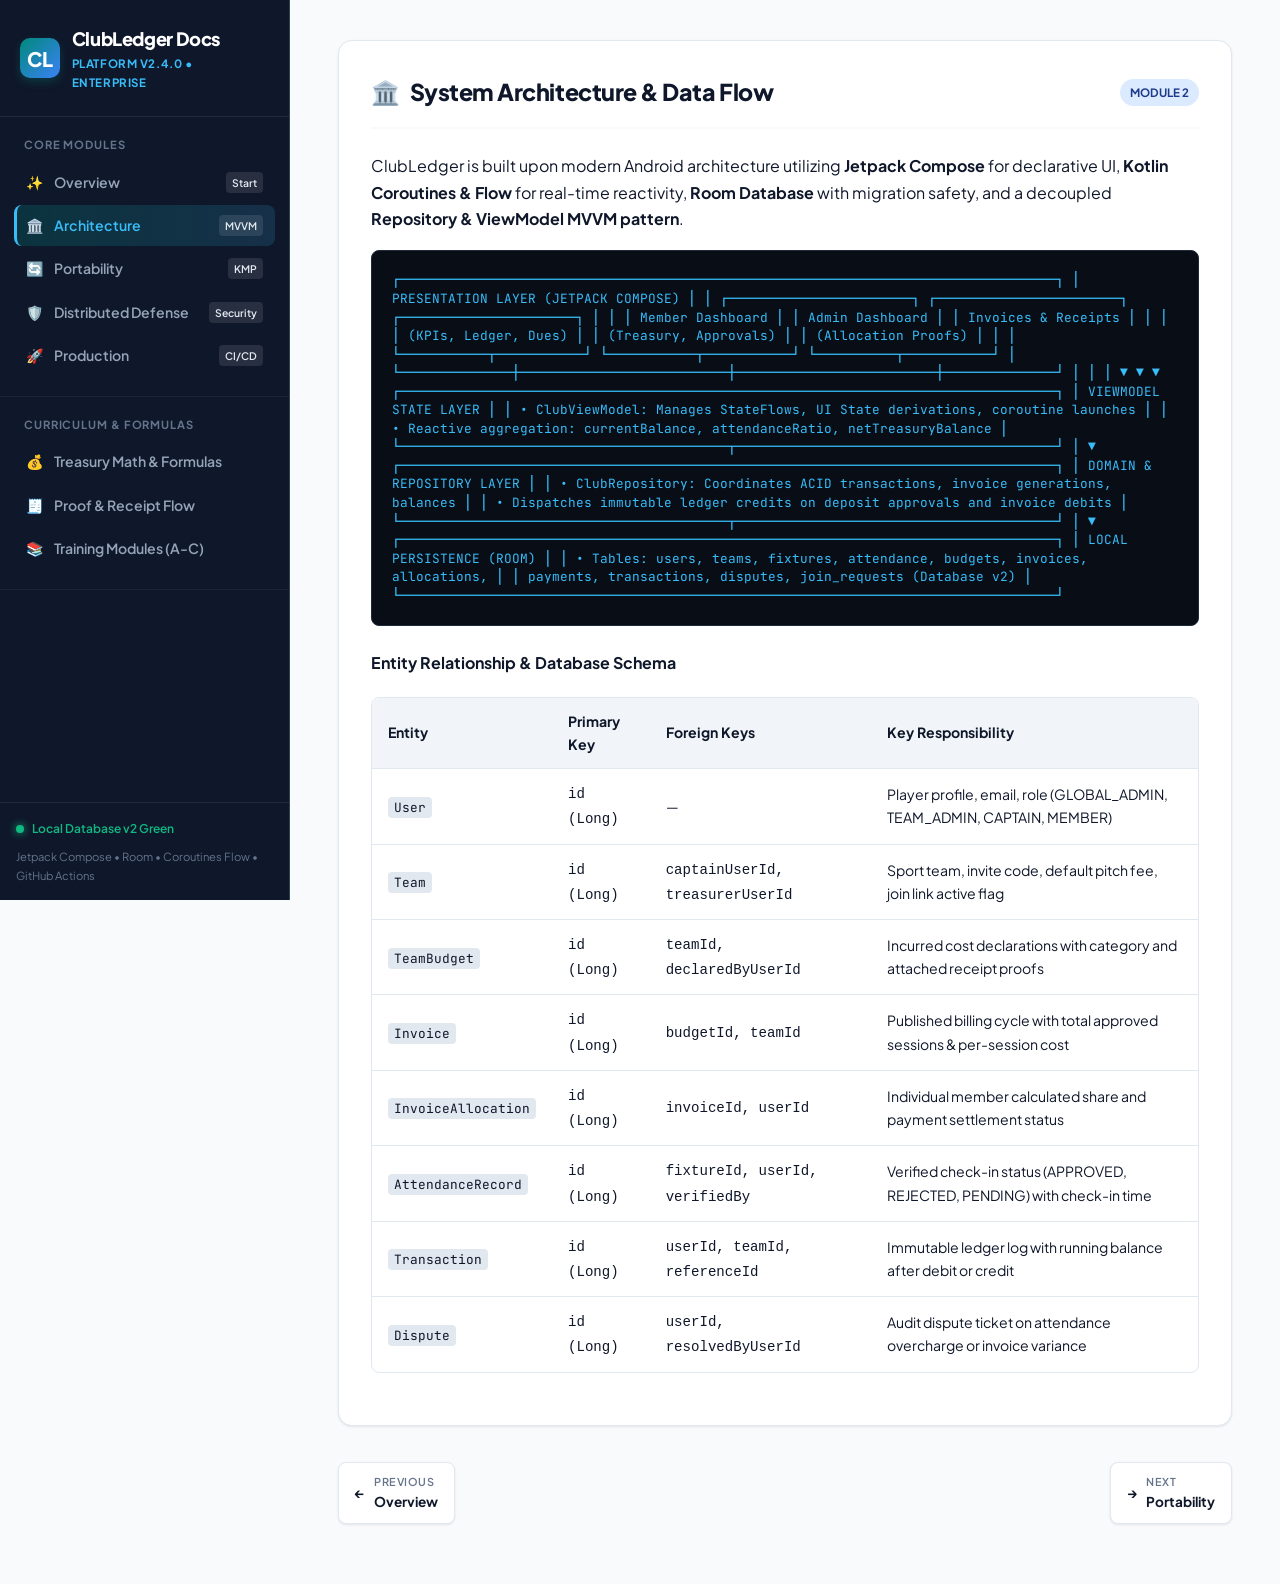
==== docs/architecture.html @ c74834ea "docs: split showcase into a multi-page docs hub (LivePulse pattern) The single 1,195-line showcase.h" ====
<!DOCTYPE html>
<html lang="en">
<head>
  <meta charset="UTF-8" />
  <meta name="viewport" content="width=device-width, initial-scale=1.0" />
  <title>System Architecture & Data Flow - ClubLedger Docs</title>
  <meta name="description" content="ClubLedger documentation hub — architecture, portability, distributed defense, treasury math, receipts, training, and production CI/CD." />
  <link rel="preconnect" href="https://fonts.googleapis.com">
  <link rel="preconnect" href="https://fonts.gstatic.com" crossorigin>
  <link href="https://fonts.googleapis.com/css2?family=Plus+Jakarta+Sans:wght@400;500;600;700;800&family=JetBrains+Mono:wght@400;600;700&display=swap" rel="stylesheet">
  <link rel="stylesheet" href="styles.css">
</head>
<body>

  <button class="mobile-nav-toggle" onclick="toggleNav()" title="Toggle Navigation">☰</button>

  <aside id="sidebar">
    <div class="brand-section">
      <div class="brand-icon">CL</div>
      <div>
        <div class="brand-title">ClubLedger Docs</div>
        <div class="brand-sub"><a href="index.html" style="color:inherit;text-decoration:none;">Platform v2.4.0 • Enterprise</a></div>
      </div>
    </div>

    <div class="nav-group">
      <div class="nav-label">Core Modules</div>
      <a href="index.html" class="nav-link">
        <span>✨</span> Overview
        <span class="badge">Start</span>
      </a>
      <a href="architecture.html" class="nav-link active">
        <span>🏛️</span> Architecture
        <span class="badge">MVVM</span>
      </a>
      <a href="portability.html" class="nav-link">
        <span>🔄</span> Portability
        <span class="badge">KMP</span>
      </a>
      <a href="defense.html" class="nav-link">
        <span>🛡️</span> Distributed Defense
        <span class="badge">Security</span>
      </a>
      <a href="production.html" class="nav-link">
        <span>🚀</span> Production
        <span class="badge">CI/CD</span>
      </a>
    </div>

    <div class="nav-group">
      <div class="nav-label">Curriculum & Formulas</div>
      <a href="financial.html" class="nav-link">
        <span>💰</span> Treasury Math & Formulas
      </a>
      <a href="receipts.html" class="nav-link">
        <span>🧾</span> Proof & Receipt Flow
      </a>
      <a href="training.html" class="nav-link">
        <span>📚</span> Training Modules (A-C)
      </a>
    </div>

    <div class="sidebar-footer">
      <div class="app-status">
        <span class="status-dot"></span>
        <span>Local Database v2 Green</span>
      </div>
      <div style="color: #64748B; font-size: 0.7rem;">
        Jetpack Compose • Room • Coroutines Flow • GitHub Actions
      </div>
    </div>
  </aside>

  <main>

    <section id="architecture" class="doc-section">
      <div class="section-header">
        <div class="section-title">
          <span>🏛️</span> System Architecture & Data Flow
        </div>
        <span class="section-badge badge-navy">Module 2</span>
      </div>

      <p>
        ClubLedger is built upon modern Android architecture utilizing <strong>Jetpack Compose</strong> for declarative UI, <strong>Kotlin Coroutines & Flow</strong> for real-time reactivity, <strong>Room Database</strong> with migration safety, and a decoupled <strong>Repository & ViewModel MVVM pattern</strong>.
      </p>

      <div class="ascii-diagram">
┌──────────────────────────────────────────────────────────────────────────────────┐
│                             PRESENTATION LAYER (JETPACK COMPOSE)                 │
│  ┌───────────────────────┐  ┌───────────────────────┐  ┌──────────────────────┐  │
│  │ Member Dashboard      │  │ Admin Dashboard       │  │ Invoices & Receipts  │  │
│  │ (KPIs, Ledger, Dues)  │  │ (Treasury, Approvals) │  │ (Allocation Proofs)  │  │
│  └───────────┬───────────┘  └───────────┬───────────┘  └──────────┬───────────┘  │
└──────────────┼──────────────────────────┼─────────────────────────┼──────────────┘
               │                          │                         │
               ▼                          ▼                         ▼
┌──────────────────────────────────────────────────────────────────────────────────┐
│                               VIEWMODEL STATE LAYER                              │
│  • ClubViewModel: Manages StateFlows, UI State derivations, coroutine launches   │
│  • Reactive aggregation: currentBalance, attendanceRatio, netTreasuryBalance     │
└─────────────────────────────────────────┬────────────────────────────────────────┘
                                          │
                                          ▼
┌──────────────────────────────────────────────────────────────────────────────────┐
│                            DOMAIN & REPOSITORY LAYER                             │
│  • ClubRepository: Coordinates ACID transactions, invoice generations, balances  │
│  • Dispatches immutable ledger credits on deposit approvals and invoice debits   │
└─────────────────────────────────────────┬────────────────────────────────────────┘
                                          │
                                          ▼
┌──────────────────────────────────────────────────────────────────────────────────┐
│                             LOCAL PERSISTENCE (ROOM)                             │
│  • Tables: users, teams, fixtures, attendance, budgets, invoices, allocations,   │
│            payments, transactions, disputes, join_requests (Database v2)         │
└──────────────────────────────────────────────────────────────────────────────────┘
      </div>

      <h4 style="margin: 24px 0 12px; font-weight: 700;">Entity Relationship & Database Schema</h4>
      <div class="table-container">
        <table>
          <thead>
            <tr>
              <th>Entity</th>
              <th>Primary Key</th>
              <th>Foreign Keys</th>
              <th>Key Responsibility</th>
            </tr>
          </thead>
          <tbody>
            <tr>
              <td><span class="code-tag">User</span></td>
              <td><code>id (Long)</code></td>
              <td>—</td>
              <td>Player profile, email, role (GLOBAL_ADMIN, TEAM_ADMIN, CAPTAIN, MEMBER)</td>
            </tr>
            <tr>
              <td><span class="code-tag">Team</span></td>
              <td><code>id (Long)</code></td>
              <td><code>captainUserId, treasurerUserId</code></td>
              <td>Sport team, invite code, default pitch fee, join link active flag</td>
            </tr>
            <tr>
              <td><span class="code-tag">TeamBudget</span></td>
              <td><code>id (Long)</code></td>
              <td><code>teamId, declaredByUserId</code></td>
              <td>Incurred cost declarations with category and attached receipt proofs</td>
            </tr>
            <tr>
              <td><span class="code-tag">Invoice</span></td>
              <td><code>id (Long)</code></td>
              <td><code>budgetId, teamId</code></td>
              <td>Published billing cycle with total approved sessions & per-session cost</td>
            </tr>
            <tr>
              <td><span class="code-tag">InvoiceAllocation</span></td>
              <td><code>id (Long)</code></td>
              <td><code>invoiceId, userId</code></td>
              <td>Individual member calculated share and payment settlement status</td>
            </tr>
            <tr>
              <td><span class="code-tag">AttendanceRecord</span></td>
              <td><code>id (Long)</code></td>
              <td><code>fixtureId, userId, verifiedBy</code></td>
              <td>Verified check-in status (APPROVED, REJECTED, PENDING) with check-in time</td>
            </tr>
            <tr>
              <td><span class="code-tag">Transaction</span></td>
              <td><code>id (Long)</code></td>
              <td><code>userId, teamId, referenceId</code></td>
              <td>Immutable ledger log with running balance after debit or credit</td>
            </tr>
            <tr>
              <td><span class="code-tag">Dispute</span></td>
              <td><code>id (Long)</code></td>
              <td><code>userId, resolvedByUserId</code></td>
              <td>Audit dispute ticket on attendance overcharge or invoice variance</td>
            </tr>
          </tbody>
        </table>
      </div>
    </section>

    <div class="pager">
        <a href="index.html"><span>←</span><span><span class="pager-label">Previous</span>Overview</span></a>
        <a href="portability.html"><span>→</span><span><span class="pager-label">Next</span>Portability</span></a>
    </div>

  </main>

  <script>
    function toggleNav() {
      const sidebar = document.getElementById('sidebar');
      sidebar.classList.toggle('open');
    }
  </script>
</body>
</html>
---- docs/styles.css ----
:root {
  --primary: #00897B;
  --primary-dark: #00695C;
  --primary-light: #E0F2F1;
  --primary-container: #CCFBF1;
  --navy: #1E3A8A;
  --navy-dark: #0F172A;
  --navy-light: #3B82F6;
  --amber: #D97706;
  --amber-bg: #FEF3C7;
  --emerald: #059669;
  --emerald-bg: #ECFDF5;
  --rose: #E11D48;
  --rose-bg: #FFE4E6;
  --purple: #7C3AED;
  --purple-bg: #EDE9FE;
  --bg: #F8FAFC;
  --card-bg: #FFFFFF;
  --sidebar-bg: #0F172A;
  --sidebar-text: #94A3B8;
  --sidebar-active: #38BDF8;
  --text-main: #0F172A;
  --text-muted: #64748B;
  --border: #E2E8F0;
  --border-dark: #334155;
  --radius: 14px;
  --radius-sm: 8px;
  --shadow-sm: 0 1px 3px rgba(0,0,0,0.06), 0 1px 2px rgba(0,0,0,0.04);
  --shadow-md: 0 4px 6px -1px rgba(0,0,0,0.07), 0 2px 4px -2px rgba(0,0,0,0.05);
  --shadow-lg: 0 10px 25px -5px rgba(0, 137, 123, 0.12), 0 8px 10px -6px rgba(0,0,0,0.04);
}

* {
  box-sizing: border-box;
  margin: 0;
  padding: 0;
}

body {
  font-family: 'Plus Jakarta Sans', -apple-system, BlinkMacSystemFont, sans-serif;
  background-color: var(--bg);
  color: var(--text-main);
  line-height: 1.65;
  display: flex;
  min-height: 100vh;
}

/* Mobile toggle */
.mobile-nav-toggle {
  display: none;
  position: fixed;
  bottom: 20px;
  right: 20px;
  z-index: 1000;
  background: var(--primary);
  color: white;
  border: none;
  border-radius: 50%;
  width: 56px;
  height: 56px;
  font-size: 24px;
  cursor: pointer;
  box-shadow: 0 4px 14px rgba(0, 137, 123, 0.4);
}

/* Sidebar Navigation */
aside {
  width: 290px;
  background-color: var(--sidebar-bg);
  color: var(--sidebar-text);
  display: flex;
  flex-direction: column;
  position: sticky;
  top: 0;
  height: 100vh;
  flex-shrink: 0;
  border-right: 1px solid var(--border-dark);
  overflow-y: auto;
  z-index: 90;
}

.brand-section {
  padding: 24px 20px;
  border-bottom: 1px solid rgba(255, 255, 255, 0.08);
  display: flex;
  align-items: center;
  gap: 12px;
}

.brand-icon {
  width: 40px;
  height: 40px;
  background: linear-gradient(135deg, var(--primary), var(--navy-light));
  border-radius: 10px;
  display: flex;
  align-items: center;
  justify-content: center;
  color: white;
  font-size: 20px;
  font-weight: 800;
  box-shadow: 0 4px 10px rgba(0, 137, 123, 0.3);
}

.brand-title {
  font-weight: 800;
  color: white;
  font-size: 1.15rem;
  letter-spacing: -0.02em;
}

.brand-sub {
  font-size: 0.72rem;
  color: #38BDF8;
  text-transform: uppercase;
  font-weight: 700;
  letter-spacing: 0.05em;
}

.nav-group {
  padding: 18px 14px;
  border-bottom: 1px solid rgba(255, 255, 255, 0.05);
}

.nav-label {
  font-size: 0.7rem;
  font-weight: 700;
  text-transform: uppercase;
  letter-spacing: 0.08em;
  color: #64748B;
  margin-bottom: 8px;
  padding-left: 10px;
}

.nav-link {
  display: flex;
  align-items: center;
  gap: 10px;
  padding: 9px 12px;
  color: var(--sidebar-text);
  text-decoration: none;
  border-radius: var(--radius-sm);
  font-size: 0.88rem;
  font-weight: 600;
  transition: all 0.15s ease-in-out;
  margin-bottom: 2px;
}

.nav-link:hover {
  background: rgba(255, 255, 255, 0.06);
  color: #F8FAFC;
}

.nav-link.active {
  background: linear-gradient(90deg, rgba(0, 137, 123, 0.25), rgba(56, 189, 248, 0.15));
  color: #38BDF8;
  border-left: 3px solid #38BDF8;
  padding-left: 9px;
}

.nav-link .badge {
  margin-left: auto;
  font-size: 0.65rem;
  padding: 2px 6px;
  border-radius: 4px;
  background: rgba(255, 255, 255, 0.1);
  color: #E2E8F0;
}

.sidebar-footer {
  margin-top: auto;
  padding: 16px;
  border-top: 1px solid rgba(255, 255, 255, 0.08);
  font-size: 0.75rem;
}

.app-status {
  display: flex;
  align-items: center;
  gap: 8px;
  color: #10B981;
  font-weight: 600;
  margin-bottom: 8px;
}

.status-dot {
  width: 8px;
  height: 8px;
  background: #10B981;
  border-radius: 50%;
  box-shadow: 0 0 8px #10B981;
}

/* Main Content Area */
main {
  flex: 1;
  padding: 40px 48px;
  max-width: 1100px;
  overflow-y: auto;
}

/* Header hero */
.hero-banner {
  background: linear-gradient(135deg, #0F172A 0%, #1E3A8A 60%, #00695C 100%);
  color: white;
  border-radius: var(--radius);
  padding: 36px 32px;
  margin-bottom: 36px;
  box-shadow: var(--shadow-lg);
  position: relative;
  overflow: hidden;
}

.hero-banner::after {
  content: "⚽";
  position: absolute;
  right: 20px;
  bottom: -20px;
  font-size: 140px;
  opacity: 0.07;
  pointer-events: none;
}

.hero-tag {
  display: inline-flex;
  align-items: center;
  gap: 6px;
  background: rgba(56, 189, 248, 0.18);
  color: #38BDF8;
  border: 1px solid rgba(56, 189, 248, 0.3);
  padding: 4px 10px;
  border-radius: 20px;
  font-size: 0.75rem;
  font-weight: 700;
  text-transform: uppercase;
  letter-spacing: 0.06em;
  margin-bottom: 14px;
}

.hero-banner h1 {
  font-size: 2.2rem;
  font-weight: 800;
  letter-spacing: -0.03em;
  line-height: 1.2;
  margin-bottom: 12px;
}

.hero-banner p {
  font-size: 1.05rem;
  color: #CBD5E1;
  max-width: 650px;
  line-height: 1.6;
}

.hero-actions {
  display: flex;
  gap: 12px;
  margin-top: 22px;
  flex-wrap: wrap;
}

.btn {
  display: inline-flex;
  align-items: center;
  gap: 8px;
  padding: 10px 18px;
  border-radius: var(--radius-sm);
  font-size: 0.88rem;
  font-weight: 700;
  text-decoration: none;
  cursor: pointer;
  transition: all 0.2s ease;
  border: none;
}

.btn-primary {
  background: #00897B;
  color: white;
  box-shadow: 0 4px 12px rgba(0, 137, 123, 0.35);
}
.btn-primary:hover {
  background: #00796B;
  transform: translateY(-1px);
}

.btn-outline-white {
  background: rgba(255, 255, 255, 0.1);
  color: white;
  border: 1px solid rgba(255, 255, 255, 0.25);
}
.btn-outline-white:hover {
  background: rgba(255, 255, 255, 0.2);
}

/* Section styling */
.doc-section {
  background: var(--card-bg);
  border-radius: var(--radius);
  border: 1px solid var(--border);
  padding: 32px;
  margin-bottom: 36px;
  box-shadow: var(--shadow-sm);
  scroll-margin-top: 24px;
}

.section-header {
  display: flex;
  align-items: center;
  justify-content: space-between;
  border-bottom: 2px solid var(--bg);
  padding-bottom: 16px;
  margin-bottom: 24px;
}

.section-title {
  font-size: 1.45rem;
  font-weight: 800;
  letter-spacing: -0.02em;
  color: var(--navy-dark);
  display: flex;
  align-items: center;
  gap: 10px;
}

.section-badge {
  font-size: 0.72rem;
  padding: 4px 10px;
  border-radius: 20px;
  font-weight: 700;
  text-transform: uppercase;
}

.badge-teal { background: var(--primary-light); color: var(--primary-dark); }
.badge-navy { background: #DBEAFE; color: var(--navy); }
.badge-amber { background: var(--amber-bg); color: var(--amber); }
.badge-emerald { background: var(--emerald-bg); color: var(--emerald); }
.badge-purple { background: var(--purple-bg); color: var(--purple); }

/* Grids & Cards */
.grid-2 {
  display: grid;
  grid-template-columns: repeat(2, 1fr);
  gap: 20px;
  margin: 20px 0;
}

.grid-3 {
  display: grid;
  grid-template-columns: repeat(3, 1fr);
  gap: 16px;
  margin: 20px 0;
}

.grid-4 {
  display: grid;
  grid-template-columns: repeat(4, 1fr);
  gap: 14px;
  margin: 20px 0;
}

.feature-card {
  background: #F8FAFC;
  border: 1px solid var(--border);
  border-radius: var(--radius-sm);
  padding: 20px;
  transition: all 0.2s ease;
}

.feature-card:hover {
  border-color: var(--primary);
  background: #FFFFFF;
  box-shadow: var(--shadow-md);
  transform: translateY(-2px);
}

.feature-icon {
  font-size: 24px;
  margin-bottom: 10px;
  display: inline-block;
}

.feature-card h4 {
  font-size: 1rem;
  font-weight: 700;
  color: var(--navy-dark);
  margin-bottom: 6px;
}

.feature-card p {
  font-size: 0.85rem;
  color: var(--text-muted);
  line-height: 1.5;
}

/* Math Formula Callout */
.formula-box {
  background: linear-gradient(135deg, #0F172A 0%, #1E293B 100%);
  color: #F8FAFC;
  border-radius: var(--radius-sm);
  padding: 22px;
  margin: 20px 0;
  border-left: 4px solid var(--primary);
  font-family: 'JetBrains Mono', monospace;
}

.formula-title {
  color: #38BDF8;
  font-size: 0.8rem;
  font-weight: 700;
  text-transform: uppercase;
  letter-spacing: 0.05em;
  margin-bottom: 10px;
  font-family: 'Plus Jakarta Sans', sans-serif;
}

.formula-code {
  font-size: 0.95rem;
  color: #A7F3D0;
  line-height: 1.6;
}

.formula-expl {
  margin-top: 10px;
  font-size: 0.8rem;
  color: #94A3B8;
  font-family: 'Plus Jakarta Sans', sans-serif;
}

/* Tables */
.table-container {
  overflow-x: auto;
  margin: 20px 0;
  border: 1px solid var(--border);
  border-radius: var(--radius-sm);
}

table {
  width: 100%;
  border-collapse: collapse;
  text-align: left;
  font-size: 0.88rem;
}

thead {
  background: #F1F5F9;
  color: var(--navy-dark);
  font-weight: 700;
}

th, td {
  padding: 12px 16px;
  border-bottom: 1px solid var(--border);
}

tr:last-child td {
  border-bottom: none;
}

tbody tr:hover {
  background-color: #F8FAFC;
}

.code-tag {
  font-family: 'JetBrains Mono', monospace;
  font-size: 0.8rem;
  background: #E2E8F0;
  color: var(--navy-dark);
  padding: 2px 6px;
  border-radius: 4px;
}

/* Diagram Code / Architecture Visualizer */
.ascii-diagram {
  background: #090D16;
  color: #38BDF8;
  padding: 20px;
  border-radius: var(--radius-sm);
  font-family: 'JetBrains Mono', monospace;
  font-size: 0.8rem;
  line-height: 1.45;
  overflow-x: auto;
  margin: 18px 0;
  border: 1px solid #1E293B;
}

/* Callouts */
.callout {
  padding: 16px 20px;
  border-radius: var(--radius-sm);
  margin: 18px 0;
  display: flex;
  gap: 14px;
  align-items: flex-start;
}

.callout-info {
  background: #EFF6FF;
  border-left: 4px solid var(--navy-light);
  color: #1E40AF;
}

.callout-success {
  background: var(--emerald-bg);
  border-left: 4px solid var(--emerald);
  color: #065F46;
}

.callout-warning {
  background: var(--amber-bg);
  border-left: 4px solid var(--amber);
  color: #92400E;
}

.callout-icon {
  font-size: 20px;
  flex-shrink: 0;
  margin-top: 1px;
}

.callout-text h5 {
  font-size: 0.9rem;
  font-weight: 700;
  margin-bottom: 4px;
}

.callout-text p {
  font-size: 0.84rem;
  line-height: 1.5;
}

/* Responsive */
@media (max-width: 992px) {
  body {
    flex-direction: column;
  }
  aside {
    position: fixed;
    left: -300px;
    transition: left 0.3s ease;
  }
  aside.open {
    left: 0;
  }
  .mobile-nav-toggle {
    display: block;
  }
  main {
    padding: 24px 20px;
  }
  .grid-2, .grid-3, .grid-4 {
    grid-template-columns: 1fr;
  }
  .hero-banner h1 {
    font-size: 1.7rem;
  }
}

    /* Prev / Next pager (multi-page navigation) */
    .pager {
      display: flex;
      justify-content: space-between;
      gap: 12px;
      margin-bottom: 36px;
    }
    .pager a {
      display: inline-flex;
      align-items: center;
      gap: 8px;
      padding: 10px 16px;
      border-radius: var(--radius-sm);
      border: 1px solid var(--border);
      background: var(--card-bg);
      color: var(--navy-dark);
      font-size: 0.85rem;
      font-weight: 700;
      text-decoration: none;
      box-shadow: var(--shadow-sm);
    }
    .pager a:hover { border-color: var(--primary); color: var(--primary-dark); }
    .pager .pager-label { display:block; font-size: 0.68rem; font-weight:600; color: var(--text-muted); text-transform: uppercase; letter-spacing: 0.05em; }
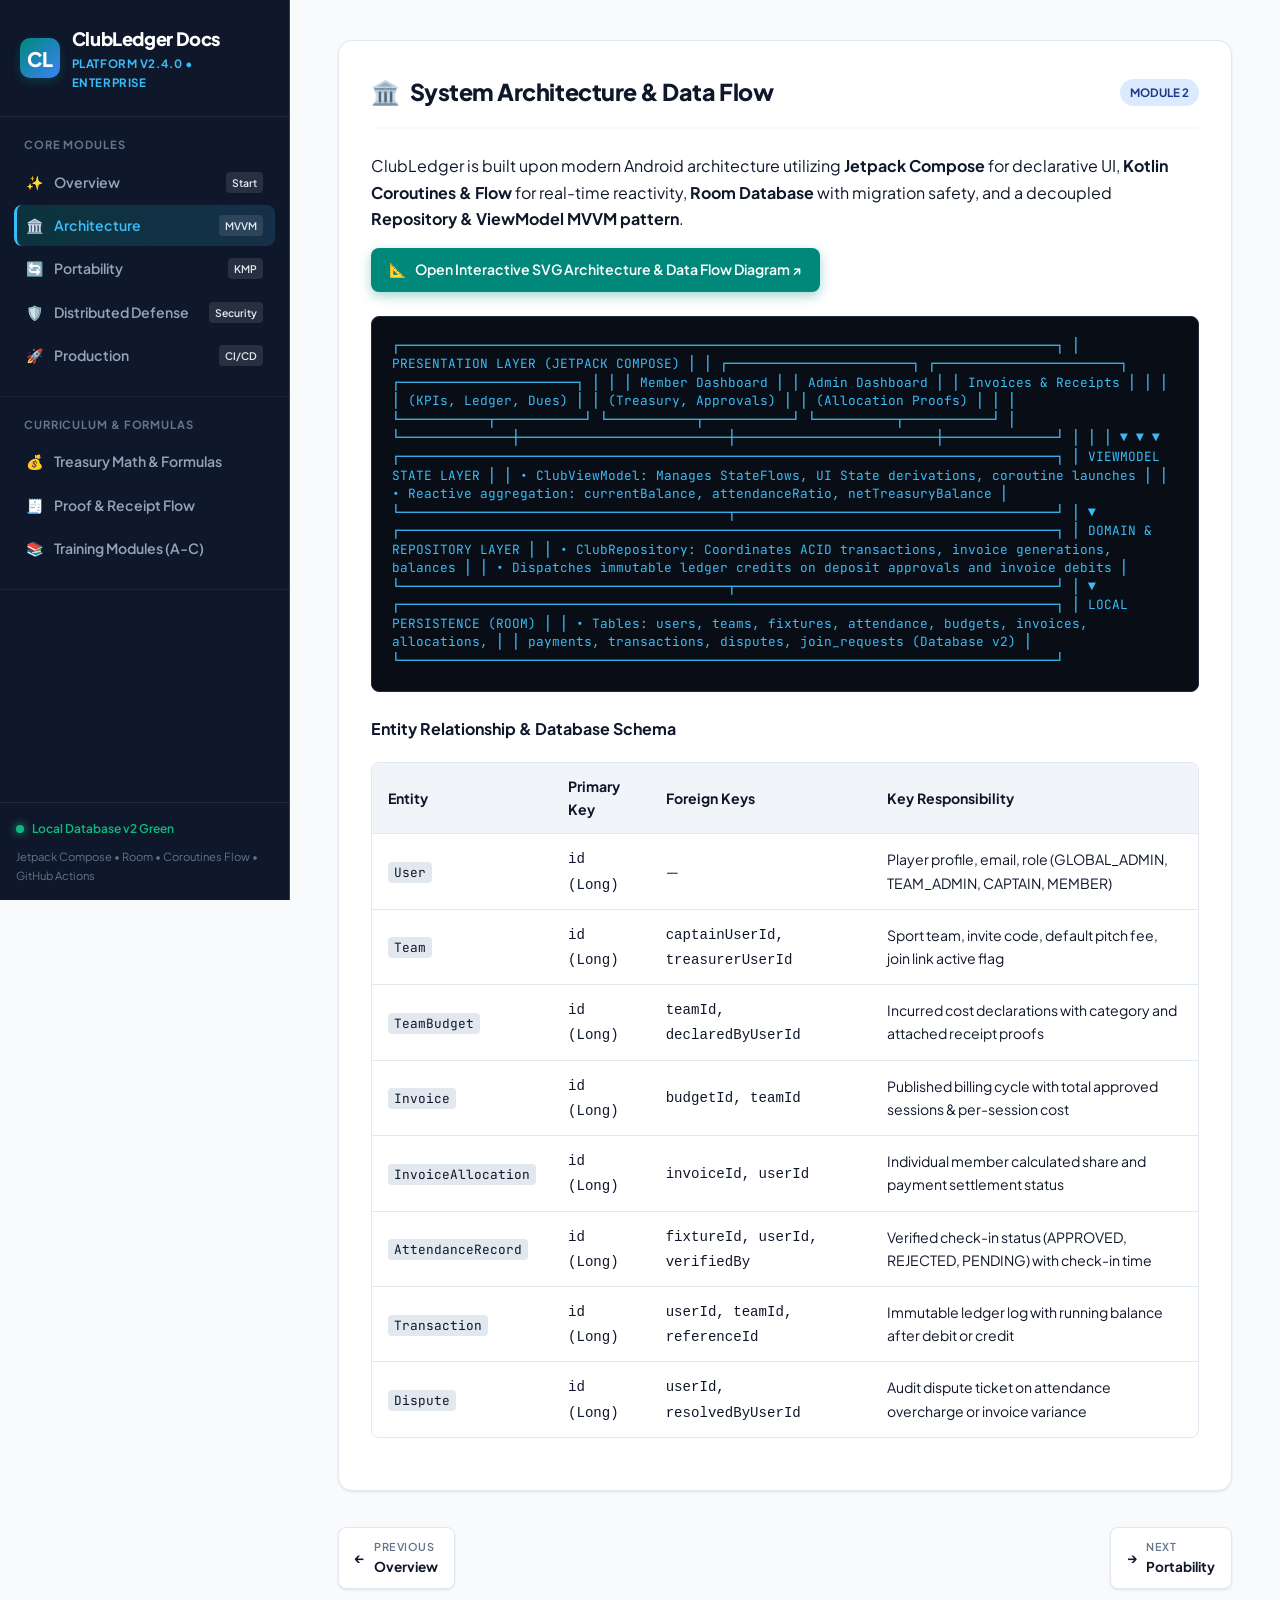
==== commit f4b5ecbb: "docs: add interactive SVG architecture & data-flow diagram page New self-contained clubledger-archit" ====
--- a/docs/architecture.html
+++ b/docs/architecture.html
@@ -85,6 +85,12 @@
         ClubLedger is built upon modern Android architecture utilizing <strong>Jetpack Compose</strong> for declarative UI, <strong>Kotlin Coroutines & Flow</strong> for real-time reactivity, <strong>Room Database</strong> with migration safety, and a decoupled <strong>Repository & ViewModel MVVM pattern</strong>.
       </p>
 
+      <div style="margin: 16px 0 24px;">
+        <a href="clubledger-architecture.html" target="_blank" class="btn btn-primary" style="display: inline-flex; align-items: center; gap: 8px; text-decoration: none; padding: 10px 18px; border-radius: 8px; font-weight: 600;">
+          <span>📐</span> Open Interactive SVG Architecture & Data Flow Diagram ↗
+        </a>
+      </div>
+
       <div class="ascii-diagram">
 ┌──────────────────────────────────────────────────────────────────────────────────┐
 │                             PRESENTATION LAYER (JETPACK COMPOSE)                 │
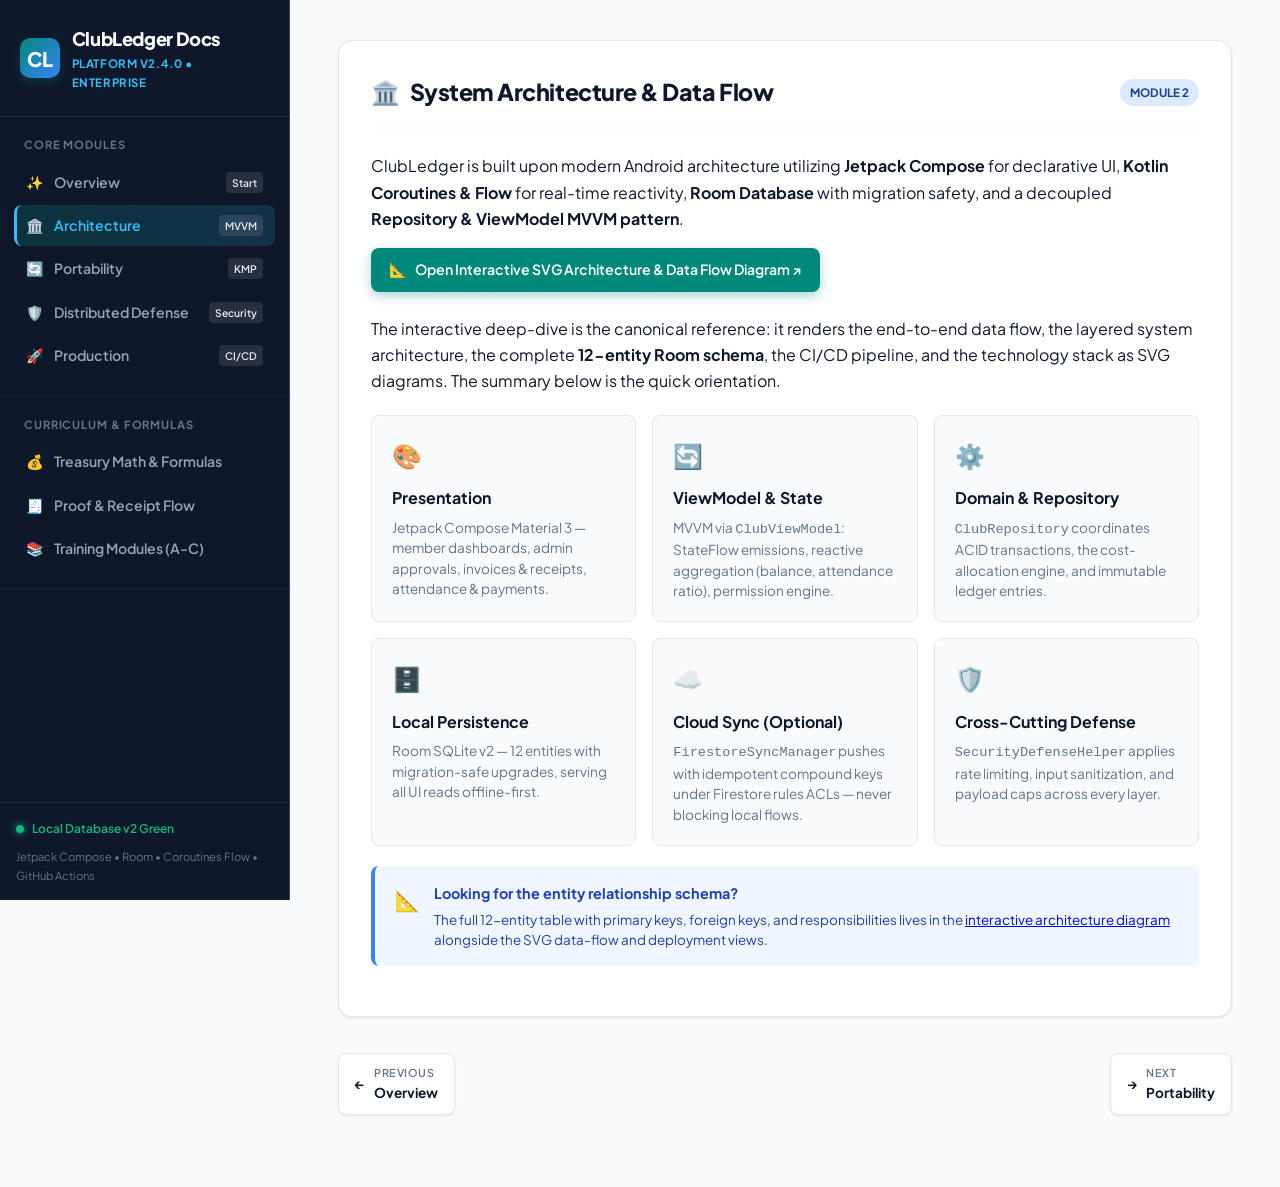
==== commit bac52ed5: "docs: de-duplicate architecture pages, fix entity count to 12 The hub architecture.html duplicated t" ====
--- a/docs/architecture.html
+++ b/docs/architecture.html
@@ -91,99 +91,49 @@
         </a>
       </div>
 
-      <div class="ascii-diagram">
-┌──────────────────────────────────────────────────────────────────────────────────┐
-│                             PRESENTATION LAYER (JETPACK COMPOSE)                 │
-│  ┌───────────────────────┐  ┌───────────────────────┐  ┌──────────────────────┐  │
-│  │ Member Dashboard      │  │ Admin Dashboard       │  │ Invoices & Receipts  │  │
-│  │ (KPIs, Ledger, Dues)  │  │ (Treasury, Approvals) │  │ (Allocation Proofs)  │  │
-│  └───────────┬───────────┘  └───────────┬───────────┘  └──────────┬───────────┘  │
-└──────────────┼──────────────────────────┼─────────────────────────┼──────────────┘
-               │                          │                         │
-               ▼                          ▼                         ▼
-┌──────────────────────────────────────────────────────────────────────────────────┐
-│                               VIEWMODEL STATE LAYER                              │
-│  • ClubViewModel: Manages StateFlows, UI State derivations, coroutine launches   │
-│  • Reactive aggregation: currentBalance, attendanceRatio, netTreasuryBalance     │
-└─────────────────────────────────────────┬────────────────────────────────────────┘
-                                          │
-                                          ▼
-┌──────────────────────────────────────────────────────────────────────────────────┐
-│                            DOMAIN & REPOSITORY LAYER                             │
-│  • ClubRepository: Coordinates ACID transactions, invoice generations, balances  │
-│  • Dispatches immutable ledger credits on deposit approvals and invoice debits   │
-└─────────────────────────────────────────┬────────────────────────────────────────┘
-                                          │
-                                          ▼
-┌──────────────────────────────────────────────────────────────────────────────────┐
-│                             LOCAL PERSISTENCE (ROOM)                             │
-│  • Tables: users, teams, fixtures, attendance, budgets, invoices, allocations,   │
-│            payments, transactions, disputes, join_requests (Database v2)         │
-└──────────────────────────────────────────────────────────────────────────────────┘
+      <p>
+        The interactive deep-dive is the canonical reference: it renders the end-to-end data flow, the layered system architecture, the complete <strong>12-entity Room schema</strong>, the CI/CD pipeline, and the technology stack as SVG diagrams. The summary below is the quick orientation.
+      </p>
+
+      <div class="grid-3" style="margin: 20px 0;">
+        <div class="feature-card">
+          <div class="feature-icon">🎨</div>
+          <h4>Presentation</h4>
+          <p>Jetpack Compose Material 3 — member dashboards, admin approvals, invoices &amp; receipts, attendance &amp; payments.</p>
+        </div>
+        <div class="feature-card">
+          <div class="feature-icon">🔄</div>
+          <h4>ViewModel &amp; State</h4>
+          <p>MVVM via <code>ClubViewModel</code>: StateFlow emissions, reactive aggregation (balance, attendance ratio), permission engine.</p>
+        </div>
+        <div class="feature-card">
+          <div class="feature-icon">⚙️</div>
+          <h4>Domain &amp; Repository</h4>
+          <p><code>ClubRepository</code> coordinates ACID transactions, the cost-allocation engine, and immutable ledger entries.</p>
+        </div>
+        <div class="feature-card">
+          <div class="feature-icon">🗄️</div>
+          <h4>Local Persistence</h4>
+          <p>Room SQLite v2 — 12 entities with migration-safe upgrades, serving all UI reads offline-first.</p>
+        </div>
+        <div class="feature-card">
+          <div class="feature-icon">☁️</div>
+          <h4>Cloud Sync (Optional)</h4>
+          <p><code>FirestoreSyncManager</code> pushes with idempotent compound keys under Firestore rules ACLs — never blocking local flows.</p>
+        </div>
+        <div class="feature-card">
+          <div class="feature-icon">🛡️</div>
+          <h4>Cross-Cutting Defense</h4>
+          <p><code>SecurityDefenseHelper</code> applies rate limiting, input sanitization, and payload caps across every layer.</p>
+        </div>
       </div>
 
-      <h4 style="margin: 24px 0 12px; font-weight: 700;">Entity Relationship & Database Schema</h4>
-      <div class="table-container">
-        <table>
-          <thead>
-            <tr>
-              <th>Entity</th>
-              <th>Primary Key</th>
-              <th>Foreign Keys</th>
-              <th>Key Responsibility</th>
-            </tr>
-          </thead>
-          <tbody>
-            <tr>
-              <td><span class="code-tag">User</span></td>
-              <td><code>id (Long)</code></td>
-              <td>—</td>
-              <td>Player profile, email, role (GLOBAL_ADMIN, TEAM_ADMIN, CAPTAIN, MEMBER)</td>
-            </tr>
-            <tr>
-              <td><span class="code-tag">Team</span></td>
-              <td><code>id (Long)</code></td>
-              <td><code>captainUserId, treasurerUserId</code></td>
-              <td>Sport team, invite code, default pitch fee, join link active flag</td>
-            </tr>
-            <tr>
-              <td><span class="code-tag">TeamBudget</span></td>
-              <td><code>id (Long)</code></td>
-              <td><code>teamId, declaredByUserId</code></td>
-              <td>Incurred cost declarations with category and attached receipt proofs</td>
-            </tr>
-            <tr>
-              <td><span class="code-tag">Invoice</span></td>
-              <td><code>id (Long)</code></td>
-              <td><code>budgetId, teamId</code></td>
-              <td>Published billing cycle with total approved sessions & per-session cost</td>
-            </tr>
-            <tr>
-              <td><span class="code-tag">InvoiceAllocation</span></td>
-              <td><code>id (Long)</code></td>
-              <td><code>invoiceId, userId</code></td>
-              <td>Individual member calculated share and payment settlement status</td>
-            </tr>
-            <tr>
-              <td><span class="code-tag">AttendanceRecord</span></td>
-              <td><code>id (Long)</code></td>
-              <td><code>fixtureId, userId, verifiedBy</code></td>
-              <td>Verified check-in status (APPROVED, REJECTED, PENDING) with check-in time</td>
-            </tr>
-            <tr>
-              <td><span class="code-tag">Transaction</span></td>
-              <td><code>id (Long)</code></td>
-              <td><code>userId, teamId, referenceId</code></td>
-              <td>Immutable ledger log with running balance after debit or credit</td>
-            </tr>
-            <tr>
-              <td><span class="code-tag">Dispute</span></td>
-              <td><code>id (Long)</code></td>
-              <td><code>userId, resolvedByUserId</code></td>
-              <td>Audit dispute ticket on attendance overcharge or invoice variance</td>
-            </tr>
-          </tbody>
-        </table>
+      <div class="callout callout-info">
+        <div class="callout-icon">📐</div>
+        <div class="callout-text">
+          <h5>Looking for the entity relationship schema?</h5>
+          <p>The full 12-entity table with primary keys, foreign keys, and responsibilities lives in the <a href="clubledger-architecture.html">interactive architecture diagram</a> alongside the SVG data-flow and deployment views.</p>
+        </div>
       </div>
     </section>
 
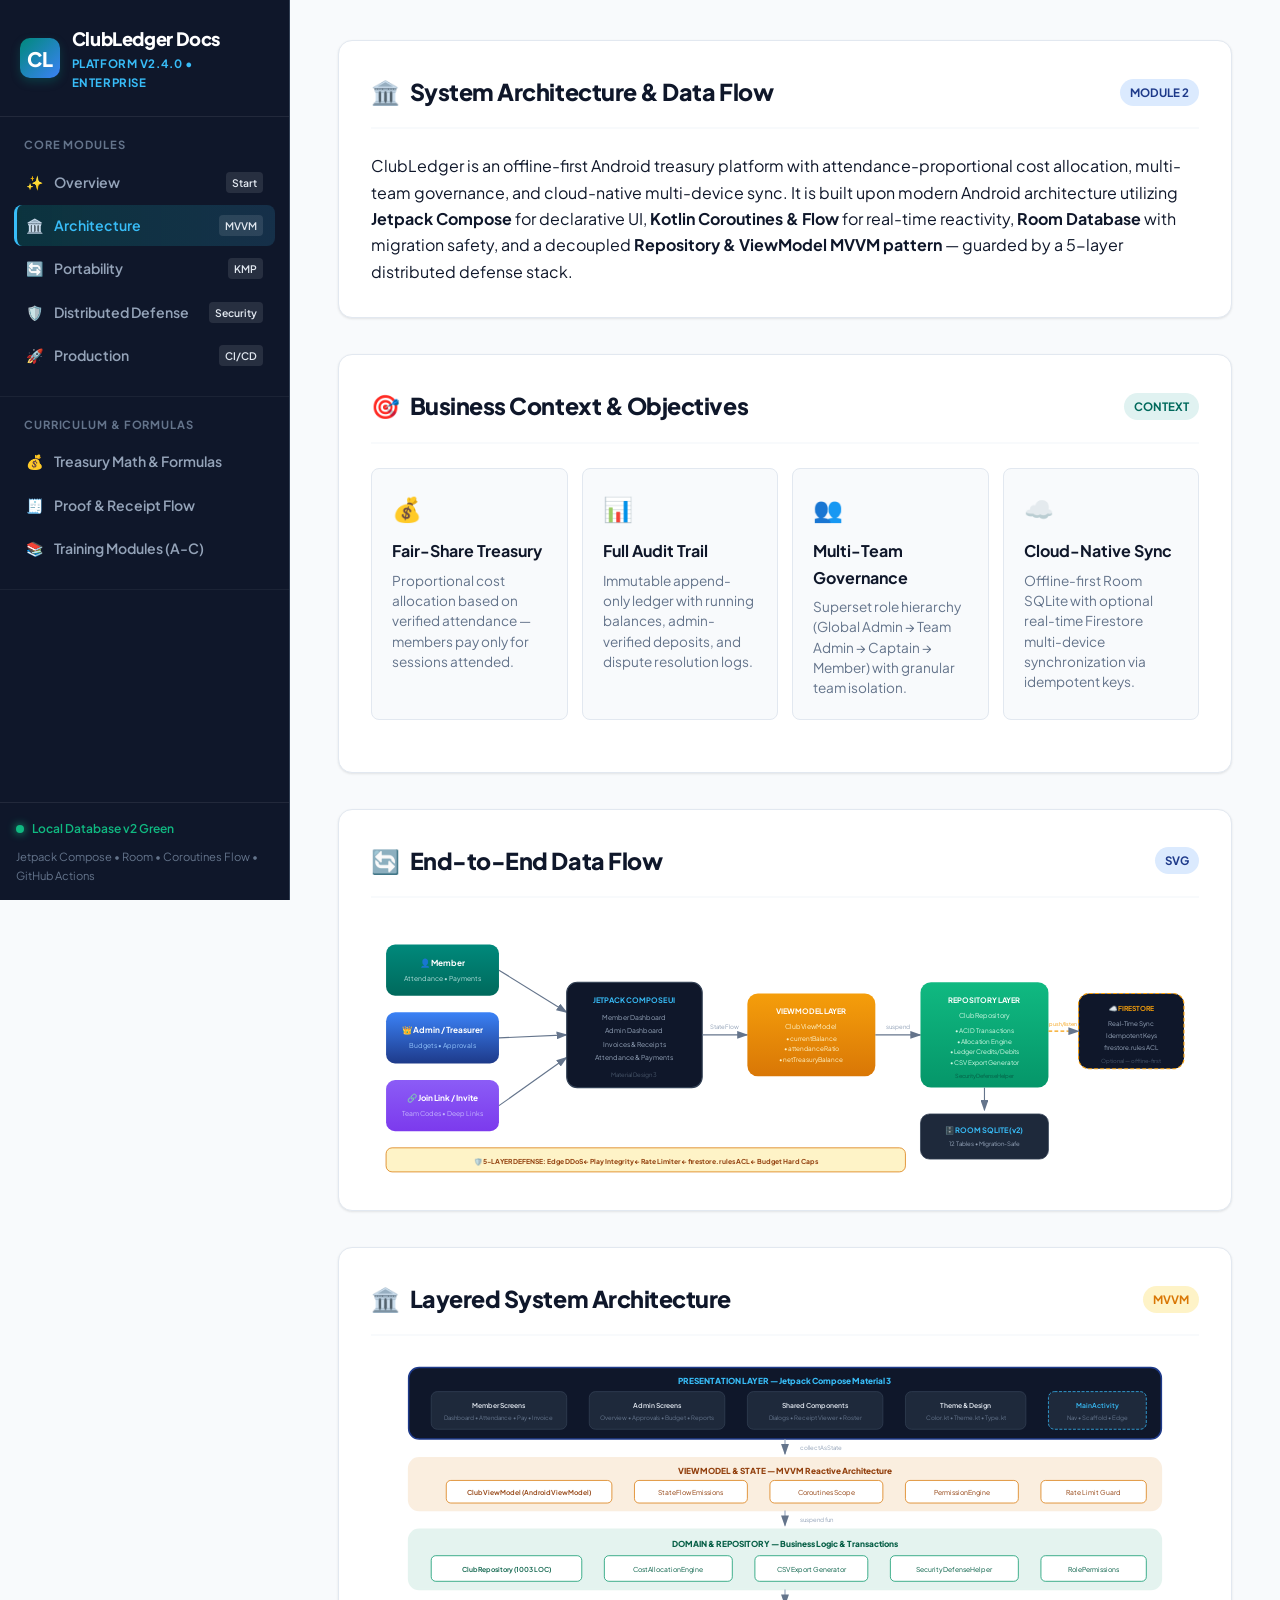
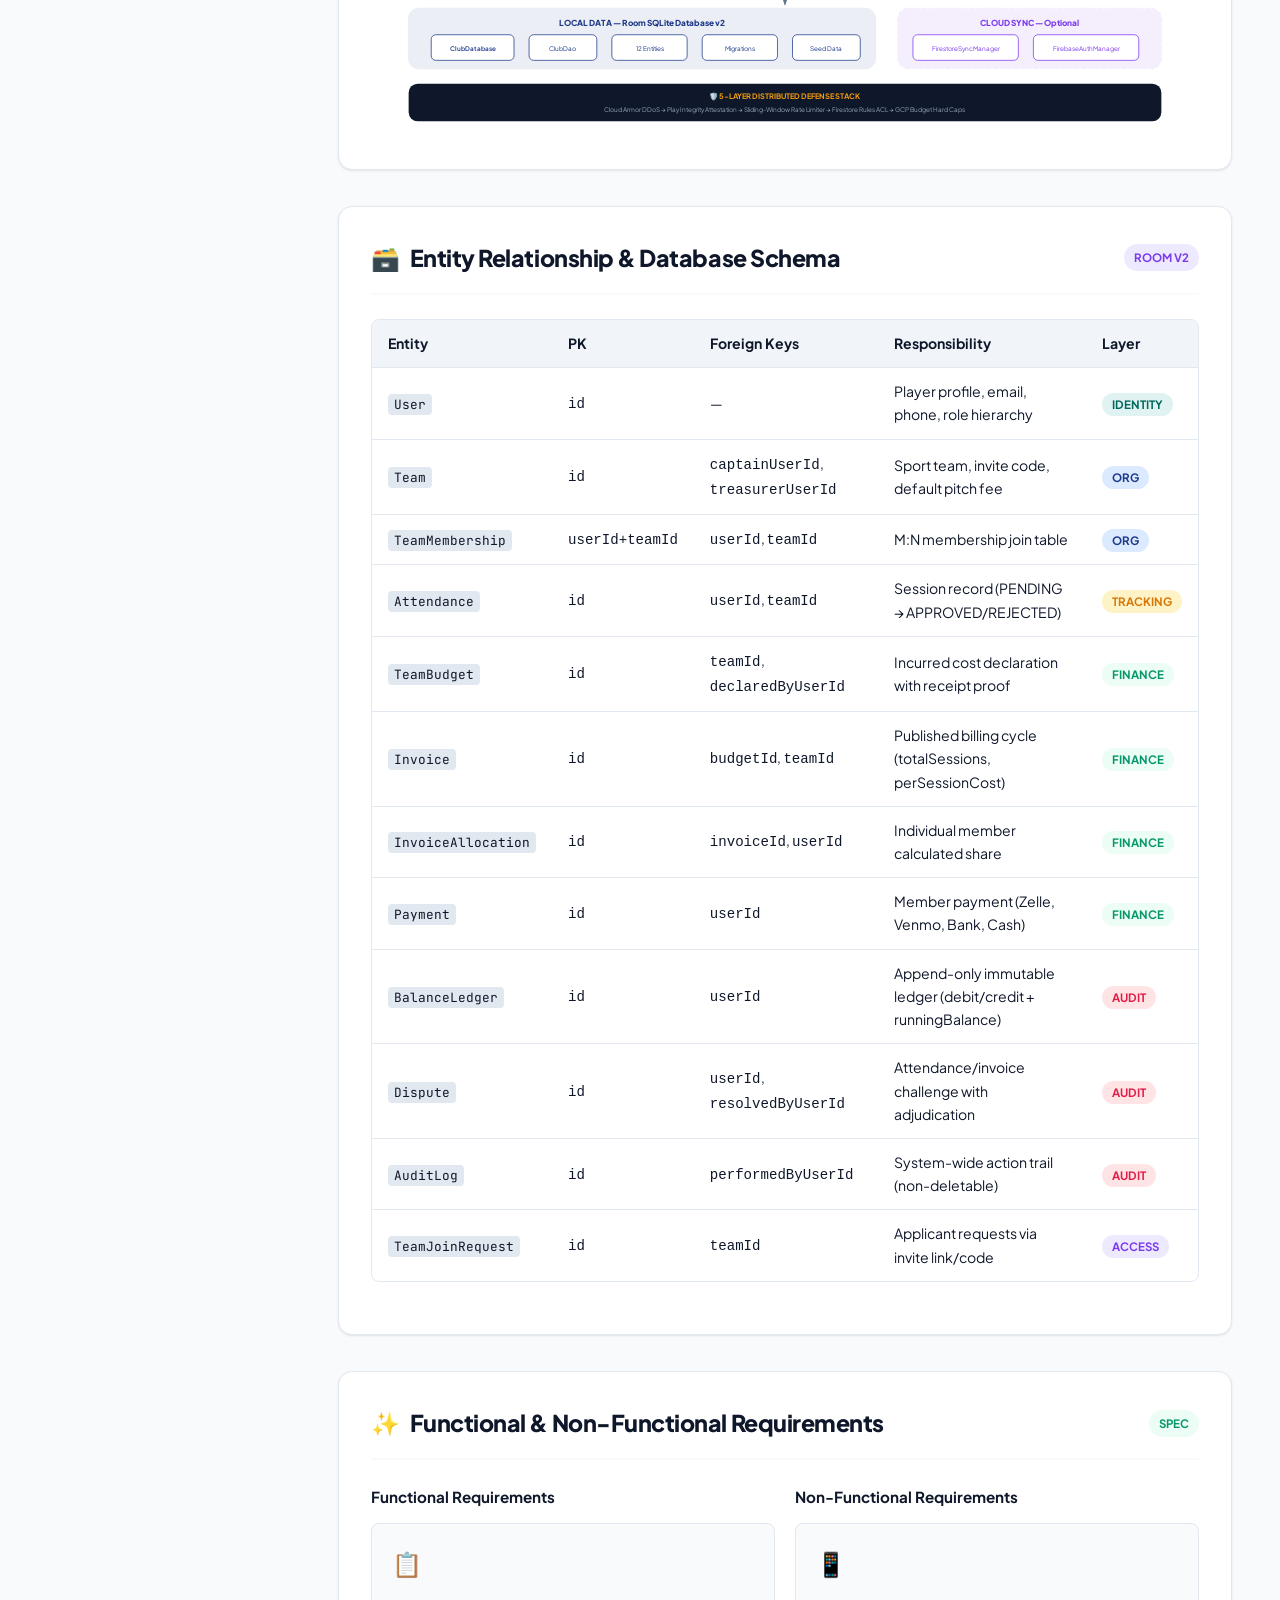
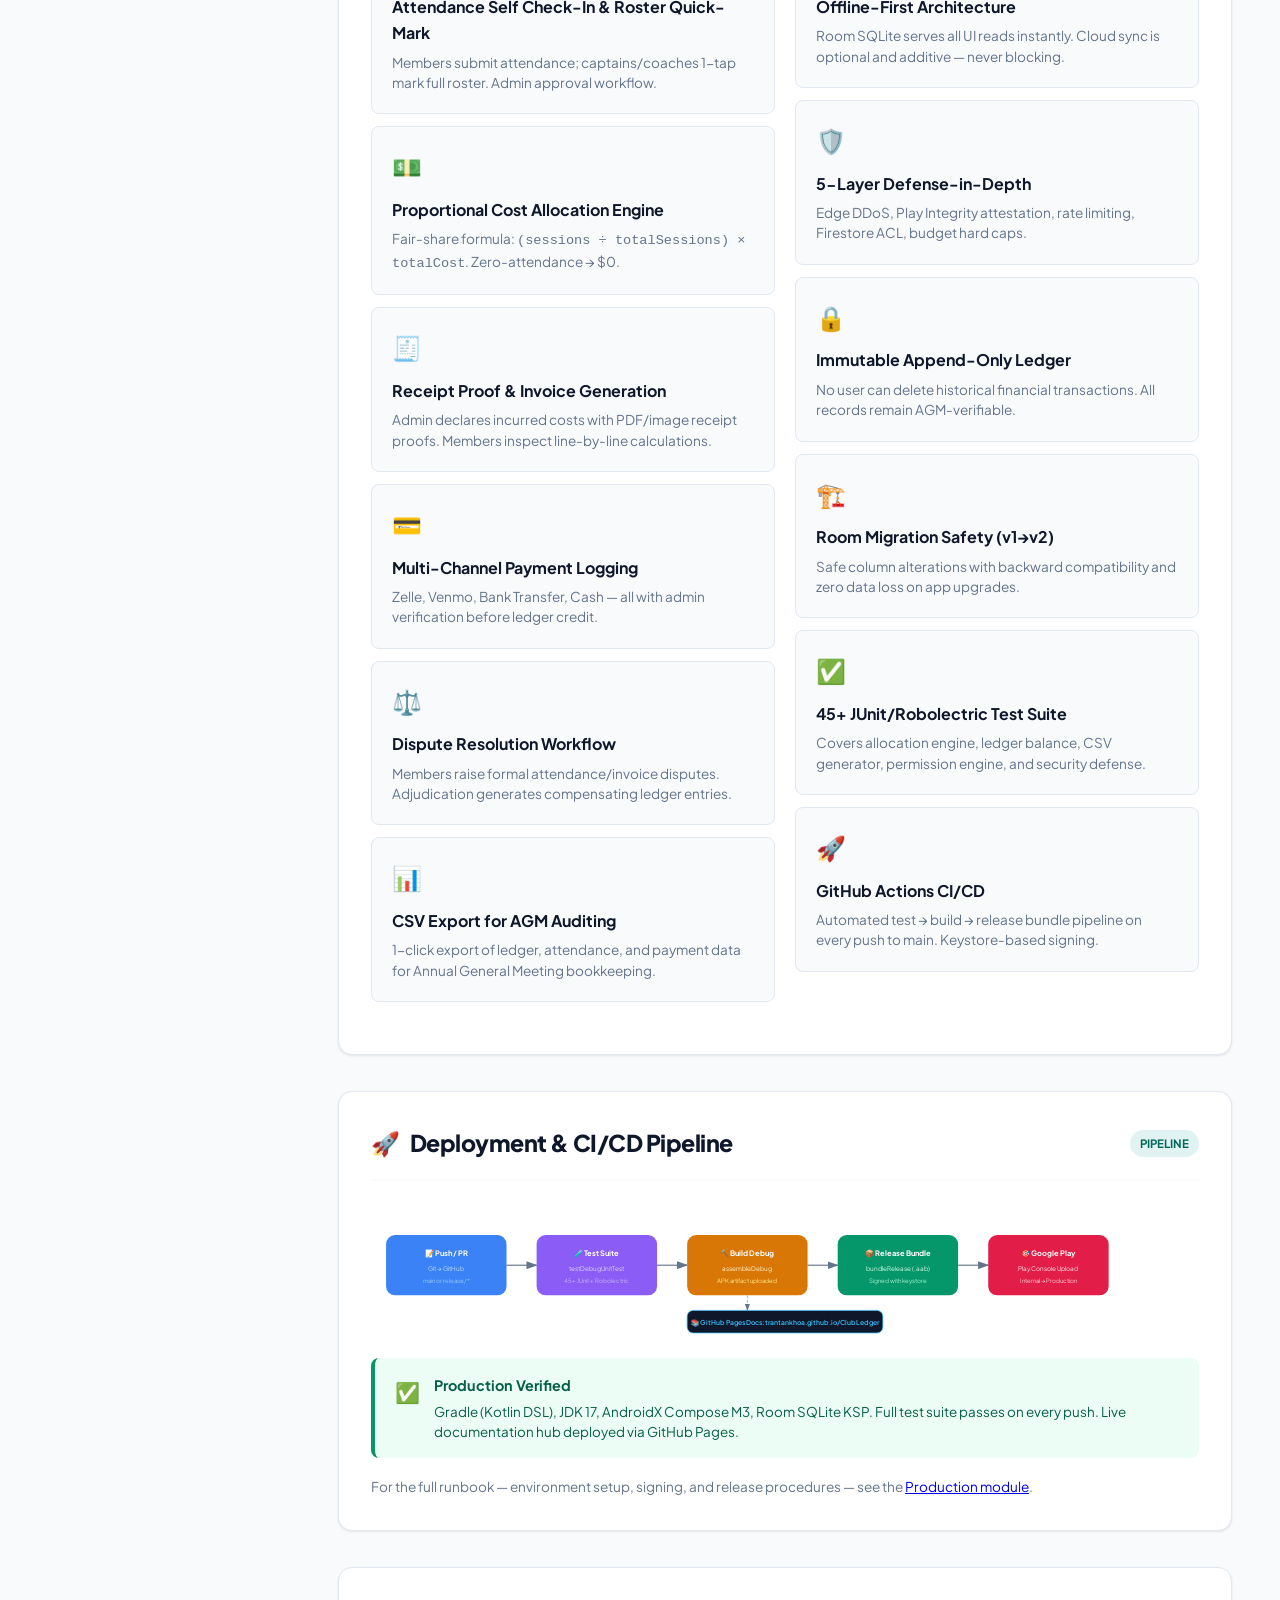
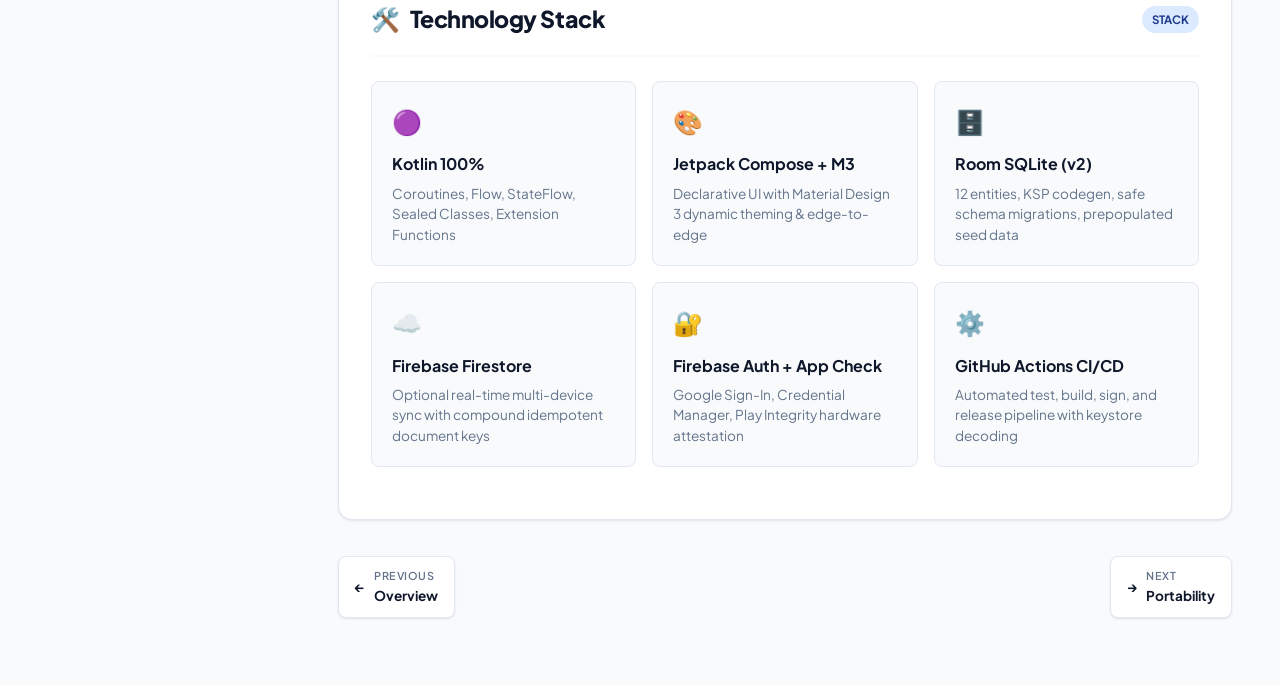
==== commit 534738e4: "docs: merge interactive diagrams into the architecture page One canonical architecture page instead " ====
--- a/docs/architecture.html
+++ b/docs/architecture.html
@@ -4,11 +4,17 @@
   <meta charset="UTF-8" />
   <meta name="viewport" content="width=device-width, initial-scale=1.0" />
   <title>System Architecture & Data Flow - ClubLedger Docs</title>
-  <meta name="description" content="ClubLedger documentation hub — architecture, portability, distributed defense, treasury math, receipts, training, and production CI/CD." />
+  <meta name="description" content="ClubLedger system architecture — end-to-end data flow, layered MVVM architecture, 12-entity Room schema, CI/CD pipeline, and technology stack." />
   <link rel="preconnect" href="https://fonts.googleapis.com">
   <link rel="preconnect" href="https://fonts.gstatic.com" crossorigin>
   <link href="https://fonts.googleapis.com/css2?family=Plus+Jakarta+Sans:wght@400;500;600;700;800&family=JetBrains+Mono:wght@400;600;700&display=swap" rel="stylesheet">
   <link rel="stylesheet" href="styles.css">
+  <style>
+    svg { width: 100%; height: auto; display: block; }
+    svg text { font-family: 'Plus Jakarta Sans', -apple-system, sans-serif; }
+    .column-stack { display: flex; flex-direction: column; gap: 12px; }
+    .column-stack > h4 { font-size: 0.95rem; font-weight: 700; color: var(--navy-dark); margin-bottom: 2px; }
+  </style>
 </head>
 <body>
 
@@ -82,58 +88,352 @@
       </div>
 
       <p>
-        ClubLedger is built upon modern Android architecture utilizing <strong>Jetpack Compose</strong> for declarative UI, <strong>Kotlin Coroutines & Flow</strong> for real-time reactivity, <strong>Room Database</strong> with migration safety, and a decoupled <strong>Repository & ViewModel MVVM pattern</strong>.
+        ClubLedger is an offline-first Android treasury platform with attendance-proportional cost allocation, multi-team governance, and cloud-native multi-device sync. It is built upon modern Android architecture utilizing <strong>Jetpack Compose</strong> for declarative UI, <strong>Kotlin Coroutines & Flow</strong> for real-time reactivity, <strong>Room Database</strong> with migration safety, and a decoupled <strong>Repository & ViewModel MVVM pattern</strong> — guarded by a 5-layer distributed defense stack.
       </p>
-
-      <div style="margin: 16px 0 24px;">
-        <a href="clubledger-architecture.html" target="_blank" class="btn btn-primary" style="display: inline-flex; align-items: center; gap: 8px; text-decoration: none; padding: 10px 18px; border-radius: 8px; font-weight: 600;">
-          <span>📐</span> Open Interactive SVG Architecture & Data Flow Diagram ↗
-        </a>
-      </div>
-
-      <p>
-        The interactive deep-dive is the canonical reference: it renders the end-to-end data flow, the layered system architecture, the complete <strong>12-entity Room schema</strong>, the CI/CD pipeline, and the technology stack as SVG diagrams. The summary below is the quick orientation.
-      </p>
-
-      <div class="grid-3" style="margin: 20px 0;">
+    </section>
+
+    <section id="business-context" class="doc-section">
+      <div class="section-header">
+        <div class="section-title"><span>🎯</span> Business Context & Objectives</div>
+        <span class="section-badge badge-teal">Context</span>
+      </div>
+      <div class="grid-4">
         <div class="feature-card">
-          <div class="feature-icon">🎨</div>
-          <h4>Presentation</h4>
-          <p>Jetpack Compose Material 3 — member dashboards, admin approvals, invoices &amp; receipts, attendance &amp; payments.</p>
+          <div class="feature-icon">💰</div>
+          <h4>Fair-Share Treasury</h4>
+          <p>Proportional cost allocation based on verified attendance — members pay only for sessions attended.</p>
         </div>
         <div class="feature-card">
-          <div class="feature-icon">🔄</div>
-          <h4>ViewModel &amp; State</h4>
-          <p>MVVM via <code>ClubViewModel</code>: StateFlow emissions, reactive aggregation (balance, attendance ratio), permission engine.</p>
+          <div class="feature-icon">📊</div>
+          <h4>Full Audit Trail</h4>
+          <p>Immutable append-only ledger with running balances, admin-verified deposits, and dispute resolution logs.</p>
         </div>
         <div class="feature-card">
-          <div class="feature-icon">⚙️</div>
-          <h4>Domain &amp; Repository</h4>
-          <p><code>ClubRepository</code> coordinates ACID transactions, the cost-allocation engine, and immutable ledger entries.</p>
-        </div>
-        <div class="feature-card">
-          <div class="feature-icon">🗄️</div>
-          <h4>Local Persistence</h4>
-          <p>Room SQLite v2 — 12 entities with migration-safe upgrades, serving all UI reads offline-first.</p>
+          <div class="feature-icon">👥</div>
+          <h4>Multi-Team Governance</h4>
+          <p>Superset role hierarchy (Global Admin → Team Admin → Captain → Member) with granular team isolation.</p>
         </div>
         <div class="feature-card">
           <div class="feature-icon">☁️</div>
-          <h4>Cloud Sync (Optional)</h4>
-          <p><code>FirestoreSyncManager</code> pushes with idempotent compound keys under Firestore rules ACLs — never blocking local flows.</p>
-        </div>
-        <div class="feature-card">
-          <div class="feature-icon">🛡️</div>
-          <h4>Cross-Cutting Defense</h4>
-          <p><code>SecurityDefenseHelper</code> applies rate limiting, input sanitization, and payload caps across every layer.</p>
-        </div>
-      </div>
-
-      <div class="callout callout-info">
-        <div class="callout-icon">📐</div>
+          <h4>Cloud-Native Sync</h4>
+          <p>Offline-first Room SQLite with optional real-time Firestore multi-device synchronization via idempotent keys.</p>
+        </div>
+      </div>
+    </section>
+
+    <section id="data-flow" class="doc-section">
+      <div class="section-header">
+        <div class="section-title"><span>🔄</span> End-to-End Data Flow</div>
+        <span class="section-badge badge-navy">SVG</span>
+      </div>
+      <svg viewBox="0 0 1100 340" xmlns="http://www.w3.org/2000/svg">
+        <defs>
+          <marker id="arrow" markerWidth="10" markerHeight="7" refX="9" refY="3.5" orient="auto"><polygon points="0 0, 10 3.5, 0 7" fill="#64748B"/></marker>
+          <linearGradient id="gTeal" x1="0" y1="0" x2="0" y2="1"><stop offset="0%" stop-color="#00897B"/><stop offset="100%" stop-color="#00695C"/></linearGradient>
+          <linearGradient id="gNavy" x1="0" y1="0" x2="0" y2="1"><stop offset="0%" stop-color="#3B82F6"/><stop offset="100%" stop-color="#1E3A8A"/></linearGradient>
+          <linearGradient id="gAmber" x1="0" y1="0" x2="0" y2="1"><stop offset="0%" stop-color="#F59E0B"/><stop offset="100%" stop-color="#D97706"/></linearGradient>
+          <linearGradient id="gEmerald" x1="0" y1="0" x2="0" y2="1"><stop offset="0%" stop-color="#10B981"/><stop offset="100%" stop-color="#059669"/></linearGradient>
+          <linearGradient id="gPurple" x1="0" y1="0" x2="0" y2="1"><stop offset="0%" stop-color="#8B5CF6"/><stop offset="100%" stop-color="#7C3AED"/></linearGradient>
+        </defs>
+
+        <!-- Sources -->
+        <rect x="20" y="30" width="150" height="68" rx="12" fill="url(#gTeal)"/>
+        <text x="95" y="58" text-anchor="middle" fill="white" font-size="11" font-weight="700">👤 Member</text>
+        <text x="95" y="78" text-anchor="middle" fill="#B2DFDB" font-size="9">Attendance • Payments</text>
+
+        <rect x="20" y="120" width="150" height="68" rx="12" fill="url(#gNavy)"/>
+        <text x="95" y="148" text-anchor="middle" fill="white" font-size="11" font-weight="700">👑 Admin / Treasurer</text>
+        <text x="95" y="168" text-anchor="middle" fill="#93C5FD" font-size="9">Budgets • Approvals</text>
+
+        <rect x="20" y="210" width="150" height="68" rx="12" fill="url(#gPurple)"/>
+        <text x="95" y="238" text-anchor="middle" fill="white" font-size="11" font-weight="700">🔗 Join Link / Invite</text>
+        <text x="95" y="258" text-anchor="middle" fill="#C4B5FD" font-size="9">Team Codes • Deep Links</text>
+
+        <!-- Arrows to UI -->
+        <path d="M170,64 L260,120" stroke="#64748B" stroke-width="1.5" fill="none" marker-end="url(#arrow)"/>
+        <path d="M170,154 L260,150" stroke="#64748B" stroke-width="1.5" fill="none" marker-end="url(#arrow)"/>
+        <path d="M170,244 L260,180" stroke="#64748B" stroke-width="1.5" fill="none" marker-end="url(#arrow)"/>
+
+        <!-- Presentation Layer -->
+        <rect x="260" y="80" width="180" height="140" rx="14" fill="#0F172A" stroke="#334155" stroke-width="1.5"/>
+        <text x="350" y="108" text-anchor="middle" fill="#38BDF8" font-size="10" font-weight="700">JETPACK COMPOSE UI</text>
+        <text x="350" y="130" text-anchor="middle" fill="#94A3B8" font-size="9">Member Dashboard</text>
+        <text x="350" y="148" text-anchor="middle" fill="#94A3B8" font-size="9">Admin Dashboard</text>
+        <text x="350" y="166" text-anchor="middle" fill="#94A3B8" font-size="9">Invoices &amp; Receipts</text>
+        <text x="350" y="184" text-anchor="middle" fill="#94A3B8" font-size="9">Attendance &amp; Payments</text>
+        <text x="350" y="206" text-anchor="middle" fill="#475569" font-size="8">Material Design 3</text>
+
+        <!-- Arrow to ViewModel -->
+        <path d="M440,150 L500,150" stroke="#64748B" stroke-width="1.5" fill="none" marker-end="url(#arrow)"/>
+        <text x="470" y="142" text-anchor="middle" fill="#94A3B8" font-size="8">StateFlow</text>
+
+        <!-- ViewModel -->
+        <rect x="500" y="95" width="170" height="110" rx="14" fill="url(#gAmber)"/>
+        <text x="585" y="122" text-anchor="middle" fill="white" font-size="10" font-weight="700">VIEWMODEL LAYER</text>
+        <text x="585" y="142" text-anchor="middle" fill="#FEF3C7" font-size="9">ClubViewModel</text>
+        <text x="585" y="158" text-anchor="middle" fill="#FEF3C7" font-size="8.5">• currentBalance</text>
+        <text x="585" y="172" text-anchor="middle" fill="#FEF3C7" font-size="8.5">• attendanceRatio</text>
+        <text x="585" y="186" text-anchor="middle" fill="#FEF3C7" font-size="8.5">• netTreasuryBalance</text>
+
+        <!-- Arrow to Repository -->
+        <path d="M670,150 L730,150" stroke="#64748B" stroke-width="1.5" fill="none" marker-end="url(#arrow)"/>
+        <text x="700" y="142" text-anchor="middle" fill="#94A3B8" font-size="8">suspend</text>
+
+        <!-- Repository -->
+        <rect x="730" y="80" width="170" height="140" rx="14" fill="url(#gEmerald)"/>
+        <text x="815" y="108" text-anchor="middle" fill="white" font-size="10" font-weight="700">REPOSITORY LAYER</text>
+        <text x="815" y="128" text-anchor="middle" fill="#D1FAE5" font-size="9">ClubRepository</text>
+        <text x="815" y="148" text-anchor="middle" fill="#D1FAE5" font-size="8.5">• ACID Transactions</text>
+        <text x="815" y="162" text-anchor="middle" fill="#D1FAE5" font-size="8.5">• Allocation Engine</text>
+        <text x="815" y="176" text-anchor="middle" fill="#D1FAE5" font-size="8.5">• Ledger Credits/Debits</text>
+        <text x="815" y="190" text-anchor="middle" fill="#D1FAE5" font-size="8.5">• CSV Export Generator</text>
+        <text x="815" y="207" text-anchor="middle" fill="#065F46" font-size="7.5">SecurityDefenseHelper</text>
+
+        <!-- Arrow to Persistence -->
+        <path d="M815,220 L815,250" stroke="#64748B" stroke-width="1.5" fill="none" marker-end="url(#arrow)"/>
+
+        <!-- Local DB -->
+        <rect x="730" y="255" width="170" height="60" rx="12" fill="#1E293B" stroke="#334155" stroke-width="1"/>
+        <text x="815" y="280" text-anchor="middle" fill="#38BDF8" font-size="10" font-weight="700">🗄️ ROOM SQLITE (v2)</text>
+        <text x="815" y="298" text-anchor="middle" fill="#94A3B8" font-size="8">12 Tables • Migration-Safe</text>
+
+        <!-- Cloud sync arm -->
+        <rect x="940" y="95" width="140" height="100" rx="14" fill="#0F172A" stroke="#F59E0B" stroke-width="1.5" stroke-dasharray="5,3"/>
+        <text x="1010" y="118" text-anchor="middle" fill="#F59E0B" font-size="9" font-weight="700">☁️ FIRESTORE</text>
+        <text x="1010" y="138" text-anchor="middle" fill="#94A3B8" font-size="8.5">Real-Time Sync</text>
+        <text x="1010" y="154" text-anchor="middle" fill="#94A3B8" font-size="8.5">Idempotent Keys</text>
+        <text x="1010" y="170" text-anchor="middle" fill="#94A3B8" font-size="8.5">firestore.rules ACL</text>
+        <text x="1010" y="187" text-anchor="middle" fill="#475569" font-size="7.5">Optional — offline-first</text>
+
+        <path d="M900,145 L940,145" stroke="#F59E0B" stroke-width="1.5" stroke-dasharray="5,3" fill="none" marker-end="url(#arrow)"/>
+        <text x="920" y="138" text-anchor="middle" fill="#F59E0B" font-size="7">push/listen</text>
+
+        <!-- Security shield -->
+        <rect x="20" y="300" width="690" height="32" rx="8" fill="#FEF3C7" stroke="#D97706" stroke-width="1"/>
+        <text x="365" y="321" text-anchor="middle" fill="#92400E" font-size="9" font-weight="700">🛡️ 5-LAYER DEFENSE: Edge DDoS ← Play Integrity ← Rate Limiter ← firestore.rules ACL ← Budget Hard Caps</text>
+      </svg>
+    </section>
+
+    <section id="layered-architecture" class="doc-section">
+      <div class="section-header">
+        <div class="section-title"><span>🏛️</span> Layered System Architecture</div>
+        <span class="section-badge badge-amber">MVVM</span>
+      </div>
+      <svg viewBox="0 0 1100 500" xmlns="http://www.w3.org/2000/svg">
+        <!-- Layer 1: Presentation -->
+        <rect x="50" y="10" width="1000" height="95" rx="14" fill="#0F172A" stroke="#1E3A8A" stroke-width="2"/>
+        <text x="550" y="32" text-anchor="middle" fill="#38BDF8" font-size="11" font-weight="800">PRESENTATION LAYER — Jetpack Compose Material 3</text>
+        <rect x="80" y="42" width="180" height="50" rx="8" fill="#1E293B" stroke="#334155"/>
+        <text x="170" y="64" text-anchor="middle" fill="#E2E8F0" font-size="9" font-weight="600">Member Screens</text>
+        <text x="170" y="80" text-anchor="middle" fill="#64748B" font-size="8">Dashboard • Attendance • Pay • Invoice</text>
+
+        <rect x="290" y="42" width="180" height="50" rx="8" fill="#1E293B" stroke="#334155"/>
+        <text x="380" y="64" text-anchor="middle" fill="#E2E8F0" font-size="9" font-weight="600">Admin Screens</text>
+        <text x="380" y="80" text-anchor="middle" fill="#64748B" font-size="8">Overview • Approvals • Budget • Reports</text>
+
+        <rect x="500" y="42" width="180" height="50" rx="8" fill="#1E293B" stroke="#334155"/>
+        <text x="590" y="64" text-anchor="middle" fill="#E2E8F0" font-size="9" font-weight="600">Shared Components</text>
+        <text x="590" y="80" text-anchor="middle" fill="#64748B" font-size="8">Dialogs • Receipt Viewer • Roster</text>
+
+        <rect x="710" y="42" width="160" height="50" rx="8" fill="#1E293B" stroke="#334155"/>
+        <text x="790" y="64" text-anchor="middle" fill="#E2E8F0" font-size="9" font-weight="600">Theme &amp; Design</text>
+        <text x="790" y="80" text-anchor="middle" fill="#64748B" font-size="8">Color.kt • Theme.kt • Type.kt</text>
+
+        <rect x="900" y="42" width="130" height="50" rx="8" fill="#1E293B" stroke="#38BDF8" stroke-dasharray="4,2"/>
+        <text x="965" y="64" text-anchor="middle" fill="#38BDF8" font-size="9" font-weight="600">MainActivity</text>
+        <text x="965" y="80" text-anchor="middle" fill="#64748B" font-size="8">Nav • Scaffold • Edge</text>
+
+        <!-- Arrow -->
+        <path d="M550,105 L550,125" stroke="#94A3B8" stroke-width="1.5" marker-end="url(#arrow)"/>
+        <text x="570" y="120" fill="#94A3B8" font-size="8">collectAsState</text>
+
+        <!-- Layer 2: ViewModel -->
+        <rect x="50" y="130" width="1000" height="70" rx="14" fill="#D97706" opacity="0.12" stroke="#D97706" stroke-width="2"/>
+        <text x="550" y="152" text-anchor="middle" fill="#92400E" font-size="11" font-weight="800">VIEWMODEL &amp; STATE — MVVM Reactive Architecture</text>
+        <rect x="100" y="160" width="220" height="30" rx="6" fill="white" stroke="#D97706"/>
+        <text x="210" y="180" text-anchor="middle" fill="#92400E" font-size="9" font-weight="600">ClubViewModel (AndroidViewModel)</text>
+        <rect x="350" y="160" width="150" height="30" rx="6" fill="white" stroke="#D97706"/>
+        <text x="425" y="180" text-anchor="middle" fill="#92400E" font-size="9">StateFlow Emissions</text>
+        <rect x="530" y="160" width="150" height="30" rx="6" fill="white" stroke="#D97706"/>
+        <text x="605" y="180" text-anchor="middle" fill="#92400E" font-size="9">Coroutines Scope</text>
+        <rect x="710" y="160" width="150" height="30" rx="6" fill="white" stroke="#D97706"/>
+        <text x="785" y="180" text-anchor="middle" fill="#92400E" font-size="9">PermissionEngine</text>
+        <rect x="890" y="160" width="140" height="30" rx="6" fill="white" stroke="#D97706"/>
+        <text x="960" y="180" text-anchor="middle" fill="#92400E" font-size="9">Rate Limit Guard</text>
+
+        <!-- Arrow -->
+        <path d="M550,200 L550,220" stroke="#94A3B8" stroke-width="1.5" marker-end="url(#arrow)"/>
+        <text x="570" y="215" fill="#94A3B8" font-size="8">suspend fun</text>
+
+        <!-- Layer 3: Domain/Repository -->
+        <rect x="50" y="225" width="1000" height="80" rx="14" fill="#059669" opacity="0.1" stroke="#059669" stroke-width="2"/>
+        <text x="550" y="248" text-anchor="middle" fill="#065F46" font-size="11" font-weight="800">DOMAIN &amp; REPOSITORY — Business Logic &amp; Transactions</text>
+        <rect x="80" y="260" width="200" height="34" rx="6" fill="white" stroke="#059669"/>
+        <text x="180" y="282" text-anchor="middle" fill="#065F46" font-size="9" font-weight="600">ClubRepository (1003 LOC)</text>
+        <rect x="310" y="260" width="170" height="34" rx="6" fill="white" stroke="#059669"/>
+        <text x="395" y="282" text-anchor="middle" fill="#065F46" font-size="9">CostAllocationEngine</text>
+        <rect x="510" y="260" width="150" height="34" rx="6" fill="white" stroke="#059669"/>
+        <text x="585" y="282" text-anchor="middle" fill="#065F46" font-size="9">CSV Export Generator</text>
+        <rect x="690" y="260" width="170" height="34" rx="6" fill="white" stroke="#059669"/>
+        <text x="775" y="282" text-anchor="middle" fill="#065F46" font-size="9">SecurityDefenseHelper</text>
+        <rect x="890" y="260" width="140" height="34" rx="6" fill="white" stroke="#059669"/>
+        <text x="960" y="282" text-anchor="middle" fill="#065F46" font-size="9">RolePermissions</text>
+
+        <!-- Arrow -->
+        <path d="M550,305 L550,325" stroke="#94A3B8" stroke-width="1.5" marker-end="url(#arrow)"/>
+
+        <!-- Layer 4: Data/Persistence -->
+        <rect x="50" y="330" width="620" height="80" rx="14" fill="#1E3A8A" opacity="0.08" stroke="#1E3A8A" stroke-width="2"/>
+        <text x="360" y="353" text-anchor="middle" fill="#1E3A8A" font-size="11" font-weight="800">LOCAL DATA — Room SQLite Database v2</text>
+        <rect x="80" y="365" width="110" height="34" rx="6" fill="white" stroke="#1E3A8A"/>
+        <text x="135" y="387" text-anchor="middle" fill="#1E3A8A" font-size="8.5" font-weight="600">ClubDatabase</text>
+        <rect x="210" y="365" width="90" height="34" rx="6" fill="white" stroke="#1E3A8A"/>
+        <text x="255" y="387" text-anchor="middle" fill="#1E3A8A" font-size="8.5">ClubDao</text>
+        <rect x="320" y="365" width="100" height="34" rx="6" fill="white" stroke="#1E3A8A"/>
+        <text x="370" y="387" text-anchor="middle" fill="#1E3A8A" font-size="8.5">12 Entities</text>
+        <rect x="440" y="365" width="100" height="34" rx="6" fill="white" stroke="#1E3A8A"/>
+        <text x="490" y="387" text-anchor="middle" fill="#1E3A8A" font-size="8.5">Migrations</text>
+        <rect x="560" y="365" width="90" height="34" rx="6" fill="white" stroke="#1E3A8A"/>
+        <text x="605" y="387" text-anchor="middle" fill="#1E3A8A" font-size="8.5">Seed Data</text>
+
+        <!-- Layer 5: Cloud Sync -->
+        <rect x="700" y="330" width="350" height="80" rx="14" fill="#7C3AED" opacity="0.08" stroke="#7C3AED" stroke-width="2" stroke-dasharray="6,3"/>
+        <text x="875" y="353" text-anchor="middle" fill="#7C3AED" font-size="11" font-weight="800">CLOUD SYNC — Optional</text>
+        <rect x="720" y="365" width="140" height="34" rx="6" fill="white" stroke="#7C3AED"/>
+        <text x="790" y="387" text-anchor="middle" fill="#7C3AED" font-size="8.5">FirestoreSyncManager</text>
+        <rect x="880" y="365" width="140" height="34" rx="6" fill="white" stroke="#7C3AED"/>
+        <text x="950" y="387" text-anchor="middle" fill="#7C3AED" font-size="8.5">FirebaseAuthManager</text>
+
+        <!-- Bottom security bar -->
+        <rect x="50" y="430" width="1000" height="50" rx="12" fill="#0F172A"/>
+        <text x="550" y="450" text-anchor="middle" fill="#F59E0B" font-size="10" font-weight="700">🛡️ 5-LAYER DISTRIBUTED DEFENSE STACK</text>
+        <text x="550" y="468" text-anchor="middle" fill="#94A3B8" font-size="8.5">Cloud Armor DDoS → Play Integrity Attestation → Sliding-Window Rate Limiter → Firestore Rules ACL → GCP Budget Hard Caps</text>
+      </svg>
+    </section>
+
+    <section id="er-schema" class="doc-section">
+      <div class="section-header">
+        <div class="section-title"><span>🗃️</span> Entity Relationship & Database Schema</div>
+        <span class="section-badge badge-purple">Room v2</span>
+      </div>
+      <div class="table-container">
+        <table>
+          <thead>
+            <tr><th>Entity</th><th>PK</th><th>Foreign Keys</th><th>Responsibility</th><th style="width: 100px;">Layer</th></tr>
+          </thead>
+          <tbody>
+            <tr><td><span class="code-tag">User</span></td><td><code>id</code></td><td>—</td><td>Player profile, email, phone, role hierarchy</td><td><span class="section-badge badge-teal">Identity</span></td></tr>
+            <tr><td><span class="code-tag">Team</span></td><td><code>id</code></td><td><code>captainUserId</code>, <code>treasurerUserId</code></td><td>Sport team, invite code, default pitch fee</td><td><span class="section-badge badge-navy">Org</span></td></tr>
+            <tr><td><span class="code-tag">TeamMembership</span></td><td><code>userId+teamId</code></td><td><code>userId</code>, <code>teamId</code></td><td>M:N membership join table</td><td><span class="section-badge badge-navy">Org</span></td></tr>
+            <tr><td><span class="code-tag">Attendance</span></td><td><code>id</code></td><td><code>userId</code>, <code>teamId</code></td><td>Session record (PENDING → APPROVED/REJECTED)</td><td><span class="section-badge badge-amber">Tracking</span></td></tr>
+            <tr><td><span class="code-tag">TeamBudget</span></td><td><code>id</code></td><td><code>teamId</code>, <code>declaredByUserId</code></td><td>Incurred cost declaration with receipt proof</td><td><span class="section-badge badge-emerald">Finance</span></td></tr>
+            <tr><td><span class="code-tag">Invoice</span></td><td><code>id</code></td><td><code>budgetId</code>, <code>teamId</code></td><td>Published billing cycle (totalSessions, perSessionCost)</td><td><span class="section-badge badge-emerald">Finance</span></td></tr>
+            <tr><td><span class="code-tag">InvoiceAllocation</span></td><td><code>id</code></td><td><code>invoiceId</code>, <code>userId</code></td><td>Individual member calculated share</td><td><span class="section-badge badge-emerald">Finance</span></td></tr>
+            <tr><td><span class="code-tag">Payment</span></td><td><code>id</code></td><td><code>userId</code></td><td>Member payment (Zelle, Venmo, Bank, Cash)</td><td><span class="section-badge badge-emerald">Finance</span></td></tr>
+            <tr><td><span class="code-tag">BalanceLedger</span></td><td><code>id</code></td><td><code>userId</code></td><td>Append-only immutable ledger (debit/credit + runningBalance)</td><td><span class="section-badge badge-rose">Audit</span></td></tr>
+            <tr><td><span class="code-tag">Dispute</span></td><td><code>id</code></td><td><code>userId</code>, <code>resolvedByUserId</code></td><td>Attendance/invoice challenge with adjudication</td><td><span class="section-badge badge-rose">Audit</span></td></tr>
+            <tr><td><span class="code-tag">AuditLog</span></td><td><code>id</code></td><td><code>performedByUserId</code></td><td>System-wide action trail (non-deletable)</td><td><span class="section-badge badge-rose">Audit</span></td></tr>
+            <tr><td><span class="code-tag">TeamJoinRequest</span></td><td><code>id</code></td><td><code>teamId</code></td><td>Applicant requests via invite link/code</td><td><span class="section-badge badge-purple">Access</span></td></tr>
+          </tbody>
+        </table>
+      </div>
+    </section>
+
+    <section id="requirements" class="doc-section">
+      <div class="section-header">
+        <div class="section-title"><span>✨</span> Functional & Non-Functional Requirements</div>
+        <span class="section-badge badge-emerald">Spec</span>
+      </div>
+      <div class="grid-2">
+        <div class="column-stack">
+          <h4>Functional Requirements</h4>
+          <div class="feature-card"><div class="feature-icon">📋</div><h4>Attendance Self Check-In & Roster Quick-Mark</h4><p>Members submit attendance; captains/coaches 1-tap mark full roster. Admin approval workflow.</p></div>
+          <div class="feature-card"><div class="feature-icon">💵</div><h4>Proportional Cost Allocation Engine</h4><p>Fair-share formula: <code>(sessions ÷ totalSessions) × totalCost</code>. Zero-attendance → $0.</p></div>
+          <div class="feature-card"><div class="feature-icon">🧾</div><h4>Receipt Proof & Invoice Generation</h4><p>Admin declares incurred costs with PDF/image receipt proofs. Members inspect line-by-line calculations.</p></div>
+          <div class="feature-card"><div class="feature-icon">💳</div><h4>Multi-Channel Payment Logging</h4><p>Zelle, Venmo, Bank Transfer, Cash — all with admin verification before ledger credit.</p></div>
+          <div class="feature-card"><div class="feature-icon">⚖️</div><h4>Dispute Resolution Workflow</h4><p>Members raise formal attendance/invoice disputes. Adjudication generates compensating ledger entries.</p></div>
+          <div class="feature-card"><div class="feature-icon">📊</div><h4>CSV Export for AGM Auditing</h4><p>1-click export of ledger, attendance, and payment data for Annual General Meeting bookkeeping.</p></div>
+        </div>
+        <div class="column-stack">
+          <h4>Non-Functional Requirements</h4>
+          <div class="feature-card"><div class="feature-icon">📱</div><h4>Offline-First Architecture</h4><p>Room SQLite serves all UI reads instantly. Cloud sync is optional and additive — never blocking.</p></div>
+          <div class="feature-card"><div class="feature-icon">🛡️</div><h4>5-Layer Defense-in-Depth</h4><p>Edge DDoS, Play Integrity attestation, rate limiting, Firestore ACL, budget hard caps.</p></div>
+          <div class="feature-card"><div class="feature-icon">🔒</div><h4>Immutable Append-Only Ledger</h4><p>No user can delete historical financial transactions. All records remain AGM-verifiable.</p></div>
+          <div class="feature-card"><div class="feature-icon">🏗️</div><h4>Room Migration Safety (v1→v2)</h4><p>Safe column alterations with backward compatibility and zero data loss on app upgrades.</p></div>
+          <div class="feature-card"><div class="feature-icon">✅</div><h4>45+ JUnit/Robolectric Test Suite</h4><p>Covers allocation engine, ledger balance, CSV generator, permission engine, and security defense.</p></div>
+          <div class="feature-card"><div class="feature-icon">🚀</div><h4>GitHub Actions CI/CD</h4><p>Automated test → build → release bundle pipeline on every push to main. Keystore-based signing.</p></div>
+        </div>
+      </div>
+    </section>
+
+    <section id="deployment" class="doc-section">
+      <div class="section-header">
+        <div class="section-title"><span>🚀</span> Deployment & CI/CD Pipeline</div>
+        <span class="section-badge badge-teal">Pipeline</span>
+      </div>
+      <svg viewBox="0 0 1100 180" xmlns="http://www.w3.org/2000/svg">
+        <!-- Stage 1 -->
+        <rect x="20" y="40" width="160" height="80" rx="12" fill="#3B82F6"/>
+        <text x="100" y="68" text-anchor="middle" fill="white" font-size="10" font-weight="700">📝 Push / PR</text>
+        <text x="100" y="88" text-anchor="middle" fill="#BFDBFE" font-size="8.5">Git → GitHub</text>
+        <text x="100" y="104" text-anchor="middle" fill="#93C5FD" font-size="8">main or release/*</text>
+        <path d="M180,80 L220,80" stroke="#64748B" stroke-width="1.5" marker-end="url(#arrow)"/>
+
+        <!-- Stage 2 -->
+        <rect x="220" y="40" width="160" height="80" rx="12" fill="#8B5CF6"/>
+        <text x="300" y="68" text-anchor="middle" fill="white" font-size="10" font-weight="700">🧪 Test Suite</text>
+        <text x="300" y="88" text-anchor="middle" fill="#DDD6FE" font-size="8.5">testDebugUnitTest</text>
+        <text x="300" y="104" text-anchor="middle" fill="#C4B5FD" font-size="8">45+ JUnit + Robolectric</text>
+        <path d="M380,80 L420,80" stroke="#64748B" stroke-width="1.5" marker-end="url(#arrow)"/>
+
+        <!-- Stage 3 -->
+        <rect x="420" y="40" width="160" height="80" rx="12" fill="#D97706"/>
+        <text x="500" y="68" text-anchor="middle" fill="white" font-size="10" font-weight="700">🔨 Build Debug</text>
+        <text x="500" y="88" text-anchor="middle" fill="#FEF3C7" font-size="8.5">assembleDebug</text>
+        <text x="500" y="104" text-anchor="middle" fill="#FDE68A" font-size="8">APK artifact uploaded</text>
+        <path d="M580,80 L620,80" stroke="#64748B" stroke-width="1.5" marker-end="url(#arrow)"/>
+
+        <!-- Stage 4 -->
+        <rect x="620" y="40" width="160" height="80" rx="12" fill="#059669"/>
+        <text x="700" y="68" text-anchor="middle" fill="white" font-size="10" font-weight="700">📦 Release Bundle</text>
+        <text x="700" y="88" text-anchor="middle" fill="#D1FAE5" font-size="8.5">bundleRelease (.aab)</text>
+        <text x="700" y="104" text-anchor="middle" fill="#A7F3D0" font-size="8">Signed with keystore</text>
+        <path d="M780,80 L820,80" stroke="#64748B" stroke-width="1.5" marker-end="url(#arrow)"/>
+
+        <!-- Stage 5 -->
+        <rect x="820" y="40" width="160" height="80" rx="12" fill="#E11D48"/>
+        <text x="900" y="68" text-anchor="middle" fill="white" font-size="10" font-weight="700">🎯 Google Play</text>
+        <text x="900" y="88" text-anchor="middle" fill="#FFE4E6" font-size="8.5">Play Console Upload</text>
+        <text x="900" y="104" text-anchor="middle" fill="#FECDD3" font-size="8">Internal → Production</text>
+
+        <!-- GitHub Pages -->
+        <rect x="420" y="140" width="260" height="30" rx="8" fill="#0F172A" stroke="#38BDF8" stroke-width="1"/>
+        <text x="550" y="160" text-anchor="middle" fill="#38BDF8" font-size="9" font-weight="600">📚 GitHub Pages Docs: trantankhoa.github.io/ClubLedger</text>
+        <path d="M500,120 L500,140" stroke="#38BDF8" stroke-width="1" stroke-dasharray="4,2" marker-end="url(#arrow)"/>
+      </svg>
+
+      <div class="callout callout-success">
+        <div class="callout-icon">✅</div>
         <div class="callout-text">
-          <h5>Looking for the entity relationship schema?</h5>
-          <p>The full 12-entity table with primary keys, foreign keys, and responsibilities lives in the <a href="clubledger-architecture.html">interactive architecture diagram</a> alongside the SVG data-flow and deployment views.</p>
-        </div>
+          <h5>Production Verified</h5>
+          <p>Gradle (Kotlin DSL), JDK 17, AndroidX Compose M3, Room SQLite KSP. Full test suite passes on every push. Live documentation hub deployed via GitHub Pages.</p>
+        </div>
+      </div>
+      <p style="font-size: 0.85rem; color: var(--text-muted);">For the full runbook — environment setup, signing, and release procedures — see the <a href="production.html">Production module</a>.</p>
+    </section>
+
+    <section id="tech-stack" class="doc-section">
+      <div class="section-header">
+        <div class="section-title"><span>🛠️</span> Technology Stack</div>
+        <span class="section-badge badge-navy">Stack</span>
+      </div>
+      <div class="grid-3">
+        <div class="feature-card"><div class="feature-icon">🟣</div><h4>Kotlin 100%</h4><p>Coroutines, Flow, StateFlow, Sealed Classes, Extension Functions</p></div>
+        <div class="feature-card"><div class="feature-icon">🎨</div><h4>Jetpack Compose + M3</h4><p>Declarative UI with Material Design 3 dynamic theming & edge-to-edge</p></div>
+        <div class="feature-card"><div class="feature-icon">🗄️</div><h4>Room SQLite (v2)</h4><p>12 entities, KSP codegen, safe schema migrations, prepopulated seed data</p></div>
+        <div class="feature-card"><div class="feature-icon">☁️</div><h4>Firebase Firestore</h4><p>Optional real-time multi-device sync with compound idempotent document keys</p></div>
+        <div class="feature-card"><div class="feature-icon">🔐</div><h4>Firebase Auth + App Check</h4><p>Google Sign-In, Credential Manager, Play Integrity hardware attestation</p></div>
+        <div class="feature-card"><div class="feature-icon">⚙️</div><h4>GitHub Actions CI/CD</h4><p>Automated test, build, sign, and release pipeline with keystore decoding</p></div>
       </div>
     </section>
 
--- a/docs/styles.css
+++ b/docs/styles.css
@@ -334,6 +334,7 @@
 .badge-amber { background: var(--amber-bg); color: var(--amber); }
 .badge-emerald { background: var(--emerald-bg); color: var(--emerald); }
 .badge-purple { background: var(--purple-bg); color: var(--purple); }
+.badge-rose { background: var(--rose-bg); color: var(--rose); }
 
 /* Grids & Cards */
 .grid-2 {
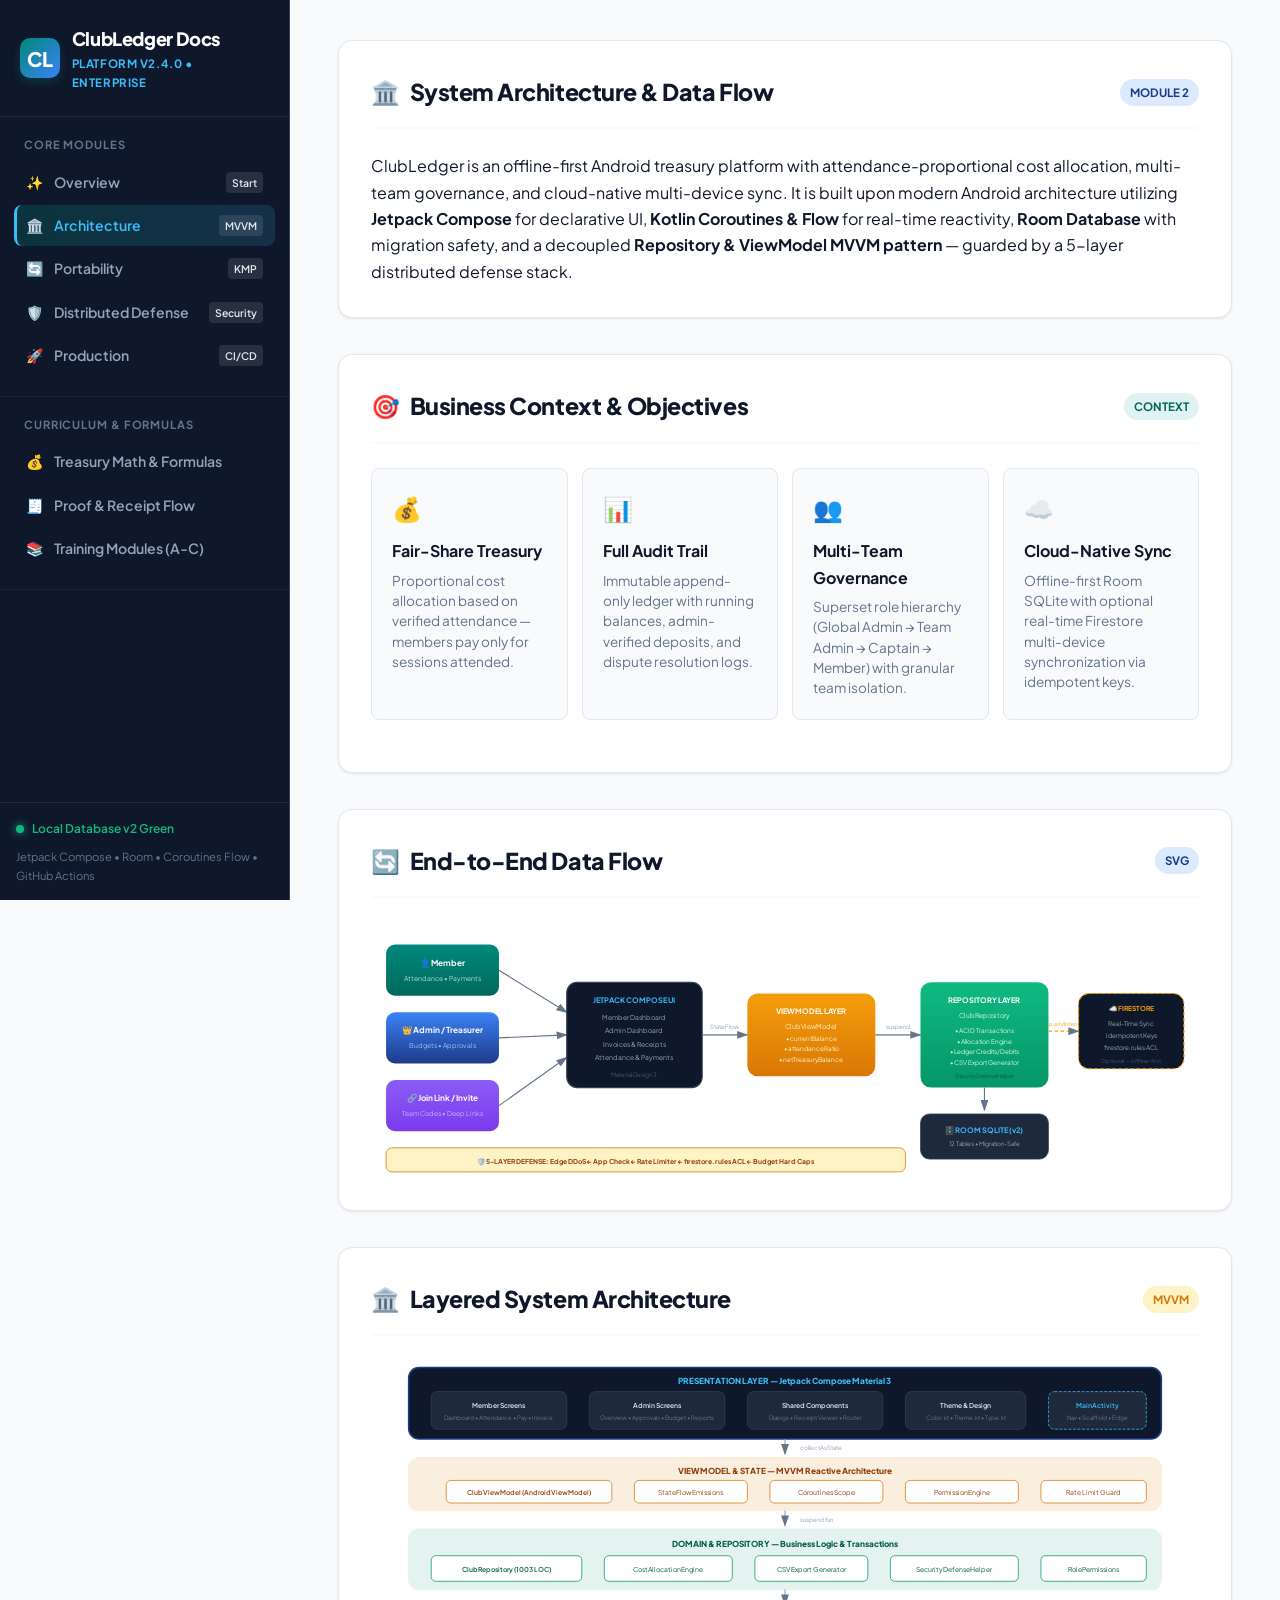
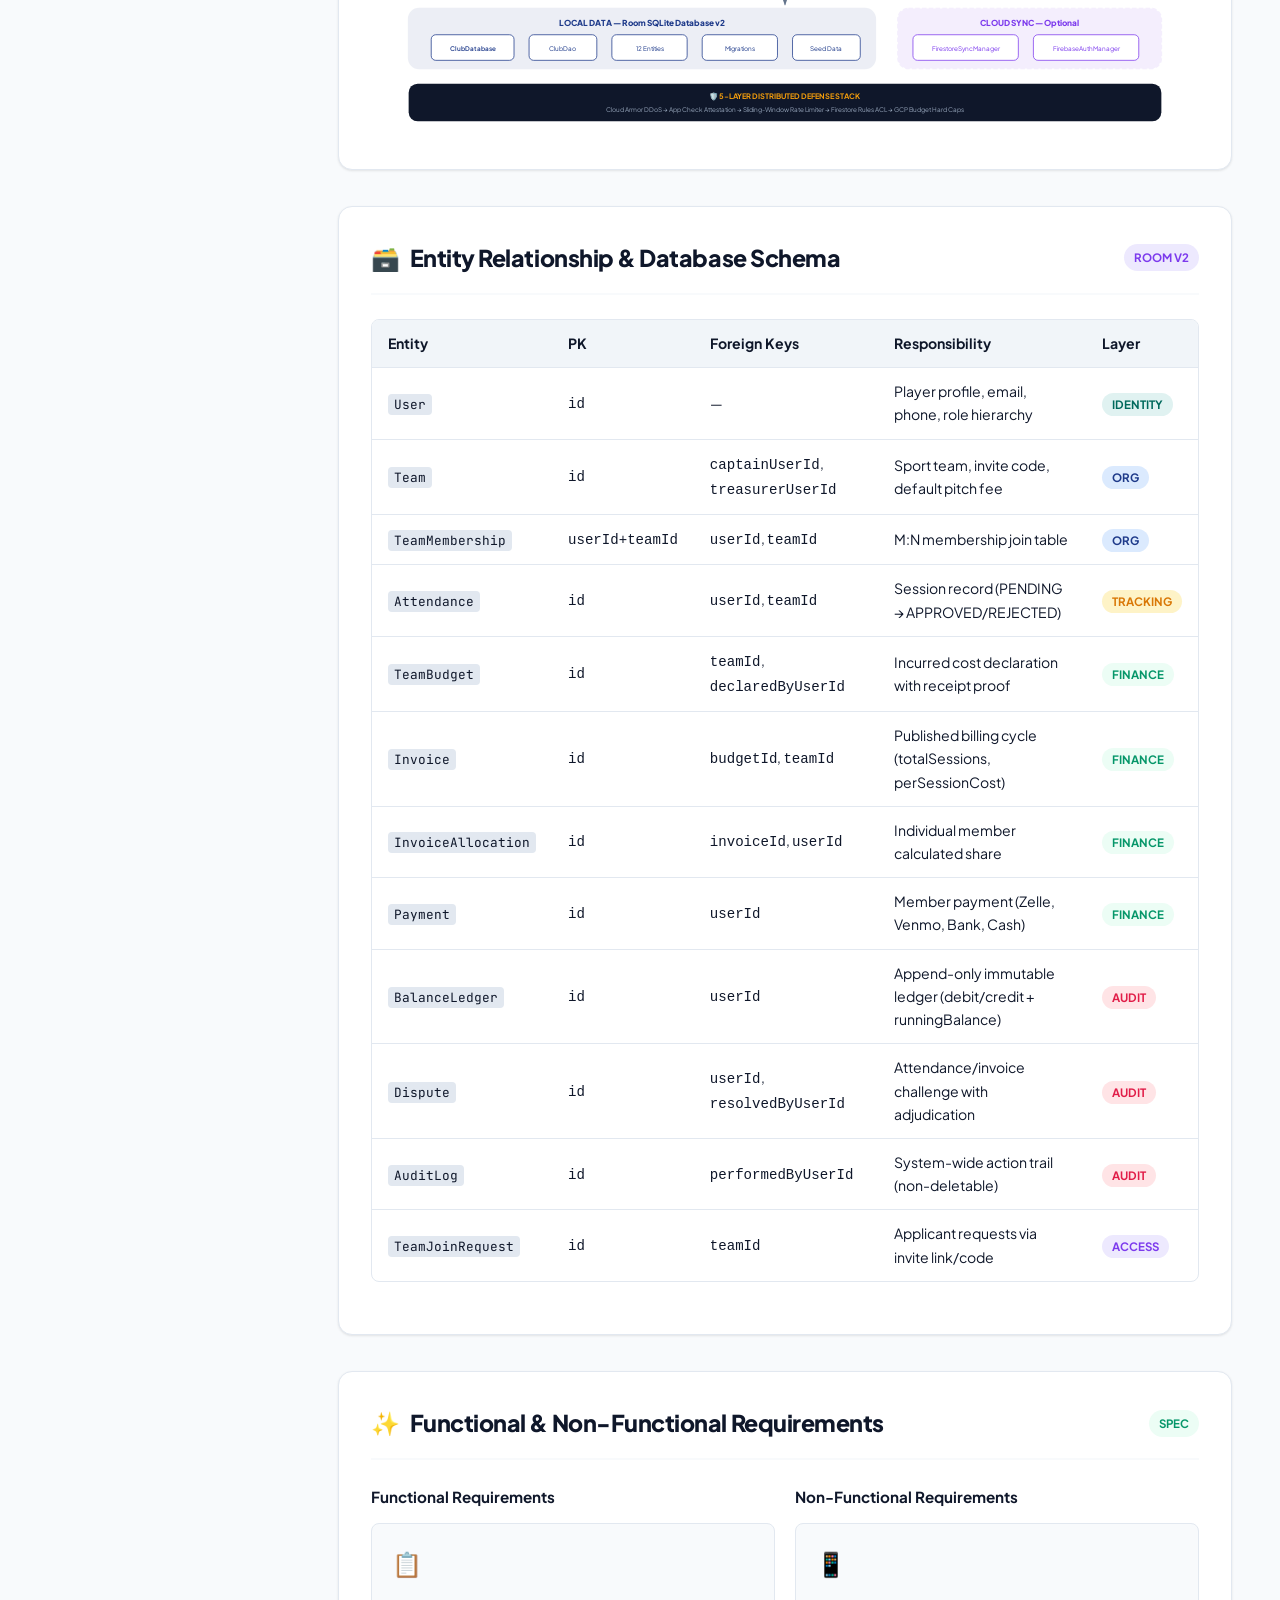
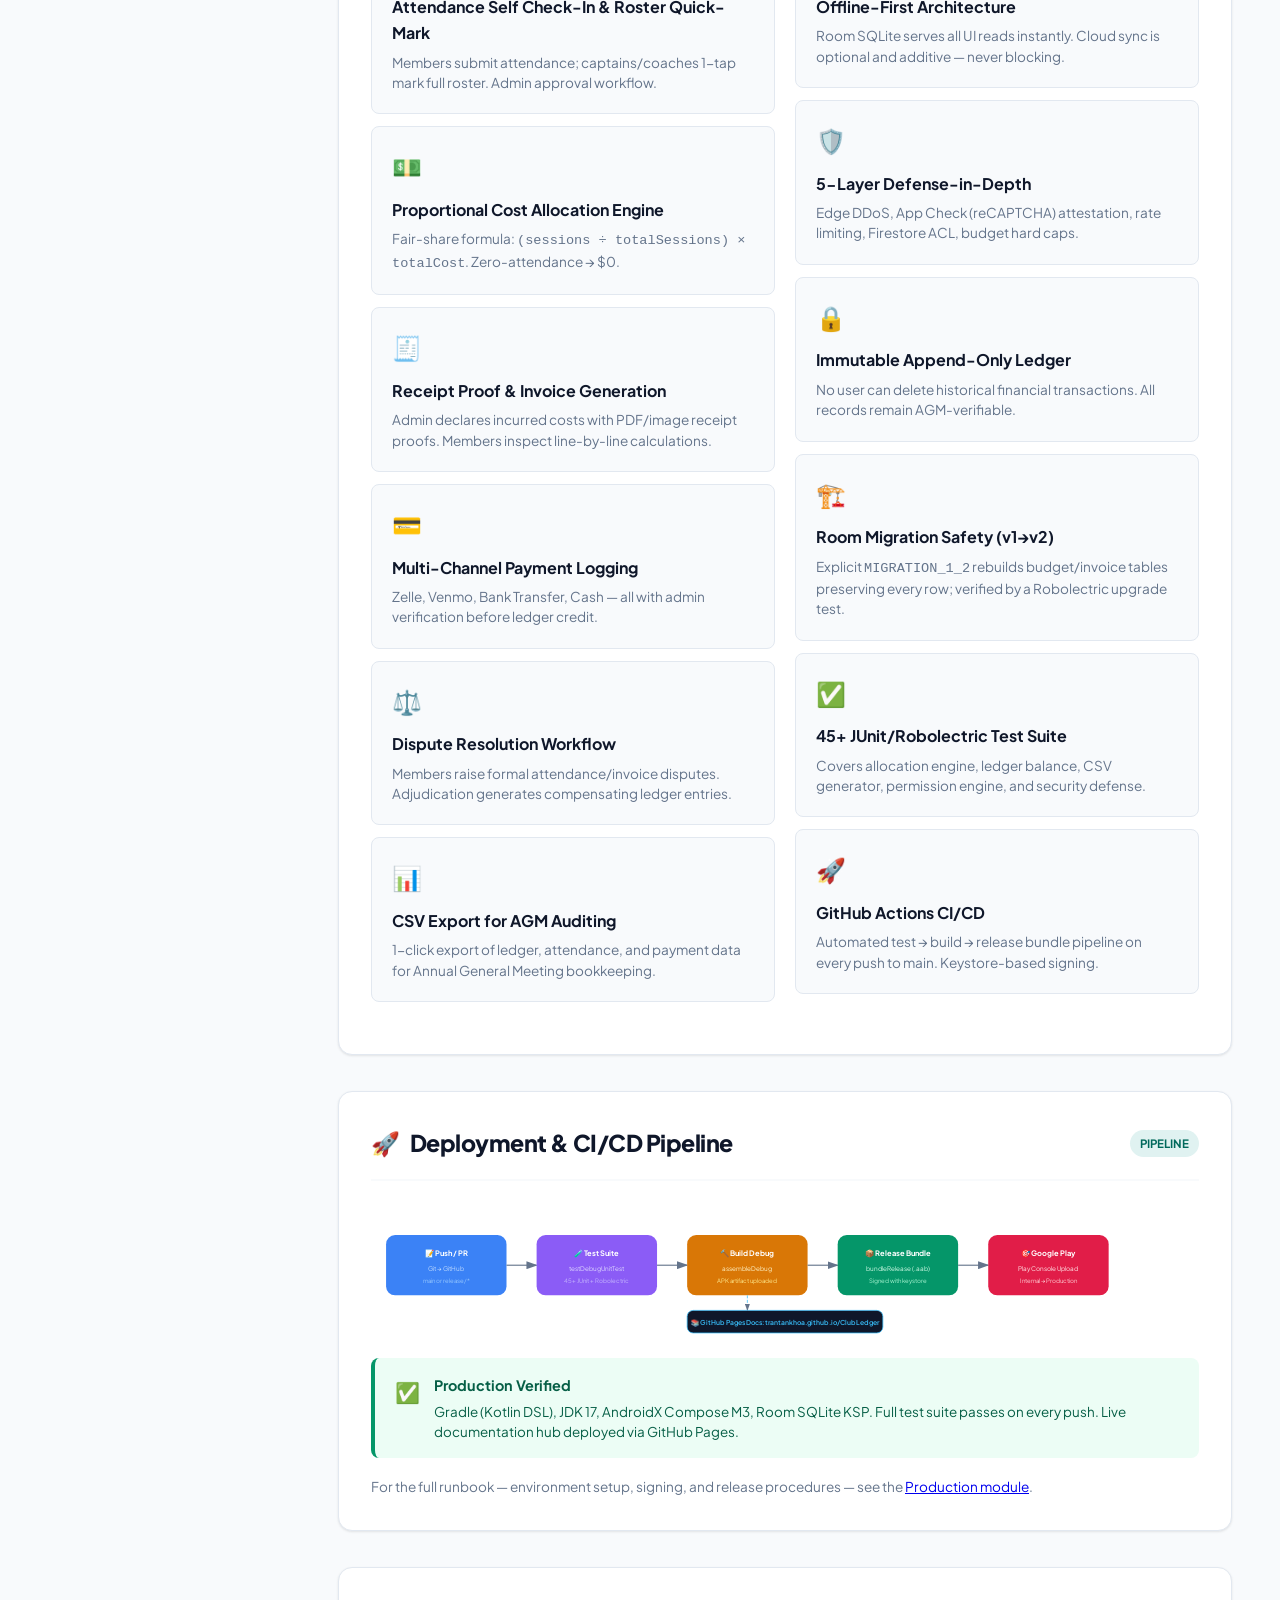
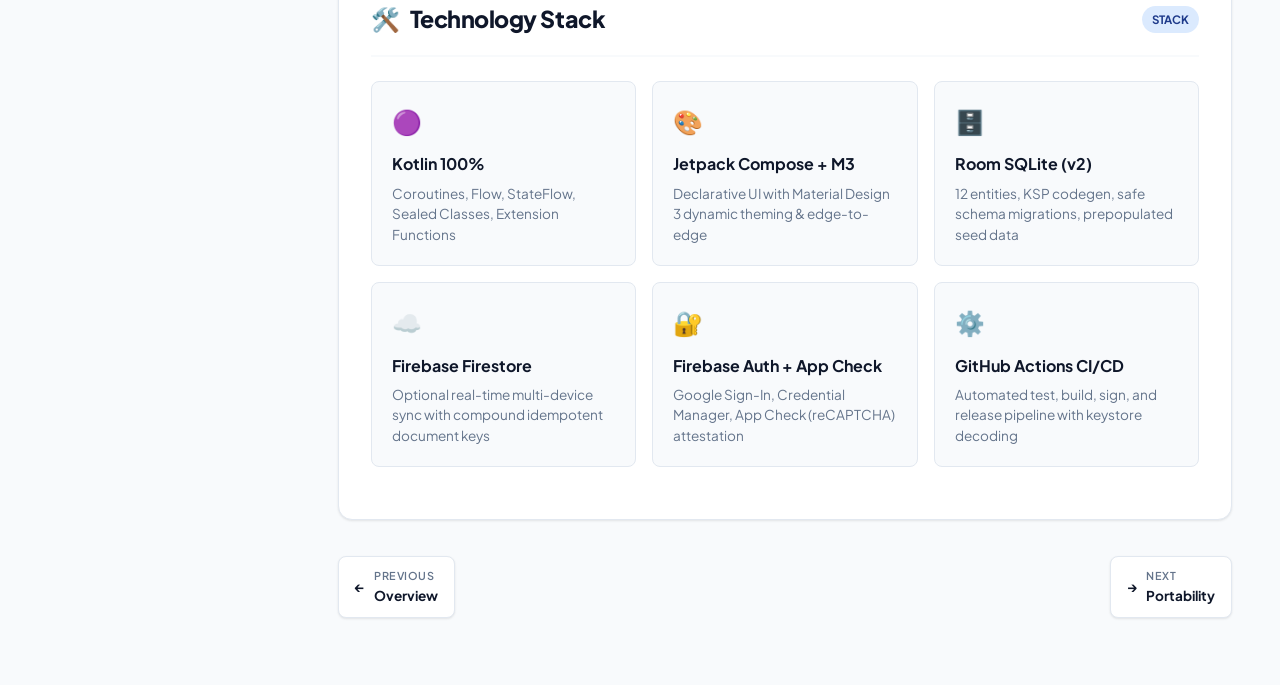
==== commit b371768a: "docs: align defense and architecture pages with real attestation and debounce code Replace Play Inte" ====
--- a/docs/architecture.html
+++ b/docs/architecture.html
@@ -210,7 +210,7 @@
 
         <!-- Security shield -->
         <rect x="20" y="300" width="690" height="32" rx="8" fill="#FEF3C7" stroke="#D97706" stroke-width="1"/>
-        <text x="365" y="321" text-anchor="middle" fill="#92400E" font-size="9" font-weight="700">🛡️ 5-LAYER DEFENSE: Edge DDoS ← Play Integrity ← Rate Limiter ← firestore.rules ACL ← Budget Hard Caps</text>
+        <text x="365" y="321" text-anchor="middle" fill="#92400E" font-size="9" font-weight="700">🛡️ 5-LAYER DEFENSE: Edge DDoS ← App Check ← Rate Limiter ← firestore.rules ACL ← Budget Hard Caps</text>
       </svg>
     </section>
 
@@ -307,7 +307,7 @@
         <!-- Bottom security bar -->
         <rect x="50" y="430" width="1000" height="50" rx="12" fill="#0F172A"/>
         <text x="550" y="450" text-anchor="middle" fill="#F59E0B" font-size="10" font-weight="700">🛡️ 5-LAYER DISTRIBUTED DEFENSE STACK</text>
-        <text x="550" y="468" text-anchor="middle" fill="#94A3B8" font-size="8.5">Cloud Armor DDoS → Play Integrity Attestation → Sliding-Window Rate Limiter → Firestore Rules ACL → GCP Budget Hard Caps</text>
+        <text x="550" y="468" text-anchor="middle" fill="#94A3B8" font-size="8.5">Cloud Armor DDoS → App Check Attestation → Sliding-Window Rate Limiter → Firestore Rules ACL → GCP Budget Hard Caps</text>
       </svg>
     </section>
 
@@ -357,9 +357,9 @@
         <div class="column-stack">
           <h4>Non-Functional Requirements</h4>
           <div class="feature-card"><div class="feature-icon">📱</div><h4>Offline-First Architecture</h4><p>Room SQLite serves all UI reads instantly. Cloud sync is optional and additive — never blocking.</p></div>
-          <div class="feature-card"><div class="feature-icon">🛡️</div><h4>5-Layer Defense-in-Depth</h4><p>Edge DDoS, Play Integrity attestation, rate limiting, Firestore ACL, budget hard caps.</p></div>
+          <div class="feature-card"><div class="feature-icon">🛡️</div><h4>5-Layer Defense-in-Depth</h4><p>Edge DDoS, App Check (reCAPTCHA) attestation, rate limiting, Firestore ACL, budget hard caps.</p></div>
           <div class="feature-card"><div class="feature-icon">🔒</div><h4>Immutable Append-Only Ledger</h4><p>No user can delete historical financial transactions. All records remain AGM-verifiable.</p></div>
-          <div class="feature-card"><div class="feature-icon">🏗️</div><h4>Room Migration Safety (v1→v2)</h4><p>Safe column alterations with backward compatibility and zero data loss on app upgrades.</p></div>
+          <div class="feature-card"><div class="feature-icon">🏗️</div><h4>Room Migration Safety (v1→v2)</h4><p>Explicit <code>MIGRATION_1_2</code> rebuilds budget/invoice tables preserving every row; verified by a Robolectric upgrade test.</p></div>
           <div class="feature-card"><div class="feature-icon">✅</div><h4>45+ JUnit/Robolectric Test Suite</h4><p>Covers allocation engine, ledger balance, CSV generator, permission engine, and security defense.</p></div>
           <div class="feature-card"><div class="feature-icon">🚀</div><h4>GitHub Actions CI/CD</h4><p>Automated test → build → release bundle pipeline on every push to main. Keystore-based signing.</p></div>
         </div>
@@ -432,7 +432,7 @@
         <div class="feature-card"><div class="feature-icon">🎨</div><h4>Jetpack Compose + M3</h4><p>Declarative UI with Material Design 3 dynamic theming & edge-to-edge</p></div>
         <div class="feature-card"><div class="feature-icon">🗄️</div><h4>Room SQLite (v2)</h4><p>12 entities, KSP codegen, safe schema migrations, prepopulated seed data</p></div>
         <div class="feature-card"><div class="feature-icon">☁️</div><h4>Firebase Firestore</h4><p>Optional real-time multi-device sync with compound idempotent document keys</p></div>
-        <div class="feature-card"><div class="feature-icon">🔐</div><h4>Firebase Auth + App Check</h4><p>Google Sign-In, Credential Manager, Play Integrity hardware attestation</p></div>
+        <div class="feature-card"><div class="feature-icon">🔐</div><h4>Firebase Auth + App Check</h4><p>Google Sign-In, Credential Manager, App Check (reCAPTCHA) attestation</p></div>
         <div class="feature-card"><div class="feature-icon">⚙️</div><h4>GitHub Actions CI/CD</h4><p>Automated test, build, sign, and release pipeline with keystore decoding</p></div>
       </div>
     </section>
